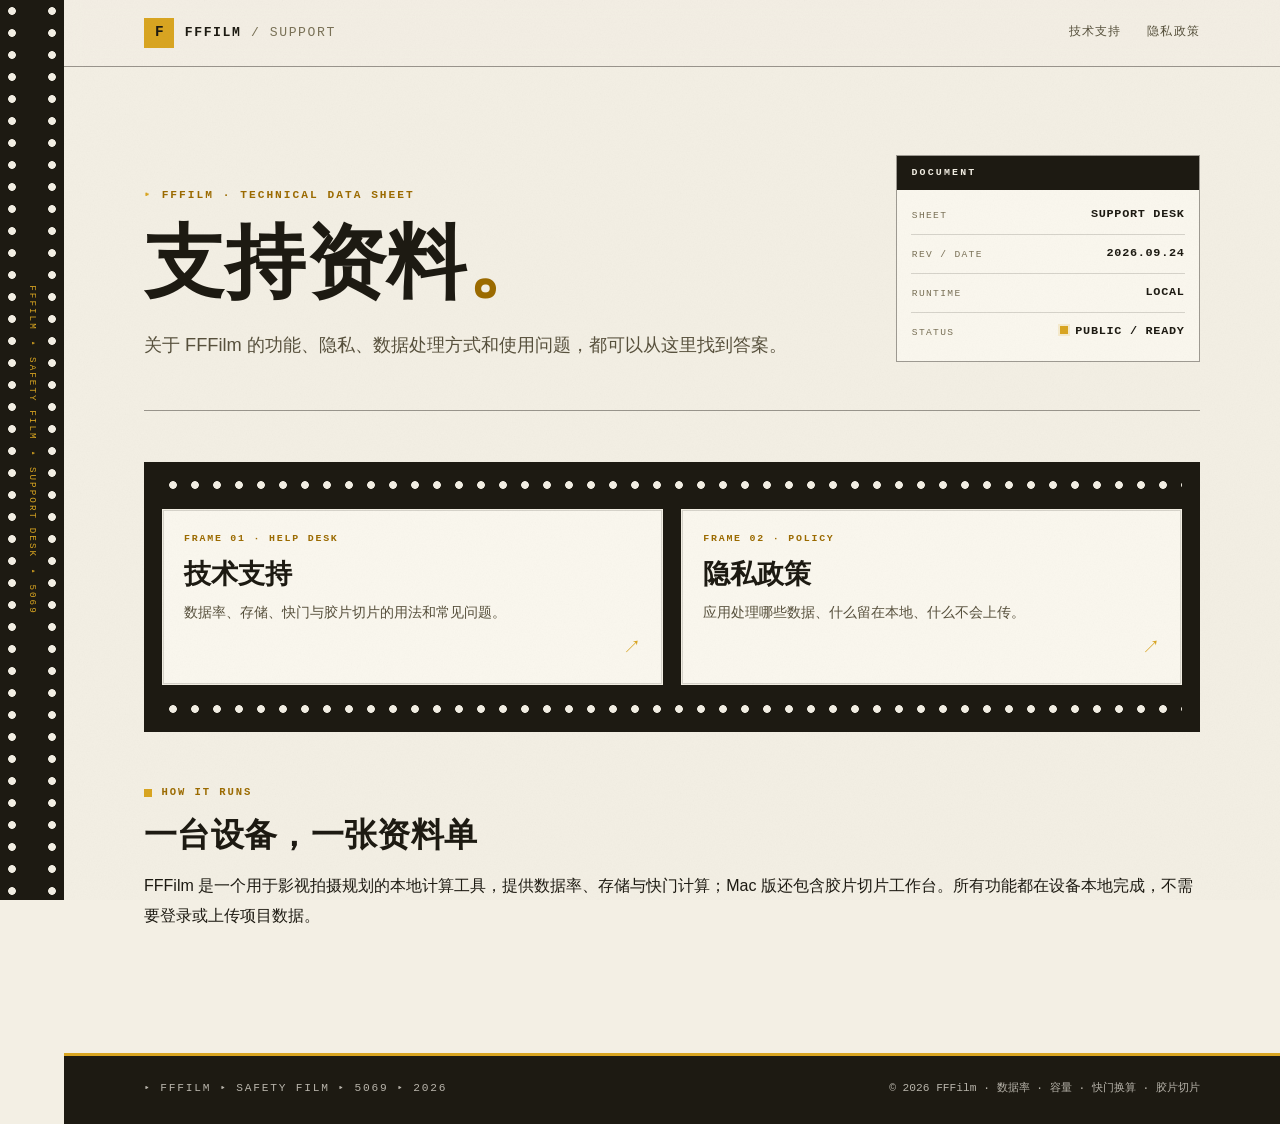
==== support/index.html @ 6cccd27e "refactor: update support page layout and styling; enhance accessibility and content structure" ====
<!doctype html>
<html lang="zh-CN">
  <head>
    <meta charset="utf-8">
    <meta name="viewport" content="width=device-width, initial-scale=1">
    <meta name="theme-color" content="#f3efe4">
    <meta name="description" content="FFFilm 隐私政策与技术支持。">
    <title>FFFilm / 支持</title>
    <link rel="icon" href="favicon.svg" type="image/svg+xml">
    <link rel="stylesheet" href="styles.css">
  </head>
  <body>
    <a class="skip-link" href="#main">跳到主要内容</a>
    <!-- Signature element: the sprocket rail frames every page of the sheet. -->
    <aside class="rail" aria-hidden="true">
      <span class="rail-code">FFFILM ▸ SAFETY FILM ▸ SUPPORT DESK ▸ 5069</span>
    </aside>

    <div class="page">
      <header class="site-header">
        <div class="wrap">
          <a class="brand" href="index.html" aria-label="FFFilm 支持首页">
            <span class="brand-chip" aria-hidden="true">F</span>
            <span class="brand-name">FFFilm <em>/ support</em></span>
          </a>
          <nav class="site-nav" aria-label="主要导航">
            <a href="support.html">技术支持</a>
            <a href="privacy.html">隐私政策</a>
          </nav>
        </div>
      </header>

      <main id="main">
        <div class="wrap">
          <section class="title-block" aria-labelledby="page-title">
            <div class="title-copy">
              <p class="eyebrow">FFFILM · TECHNICAL DATA SHEET</p>
              <h1 id="page-title">支持资料<span class="title-mark">。</span></h1>
              <p class="lede">关于 FFFilm 的功能、隐私、数据处理方式和使用问题，都可以从这里找到答案。</p>
            </div>
            <aside class="meta-block" aria-label="站点信息">
              <p class="meta-head">DOCUMENT</p>
              <dl>
                <div><dt>SHEET</dt><dd>SUPPORT DESK</dd></div>
                <div><dt>REV / DATE</dt><dd>2026.09.24</dd></div>
                <div><dt>RUNTIME</dt><dd>LOCAL</dd></div>
                <div><dt>STATUS</dt><dd><span class="status-dot" aria-hidden="true"></span>PUBLIC / READY</dd></div>
              </dl>
            </aside>
          </section>

          <!-- Two destinations, two frames on one strip. -->
          <section class="strip" aria-label="资料入口">
            <div class="strip-inner">
              <a class="frame-card" href="support.html">
                <p class="frame-tag">FRAME 01 · HELP DESK</p>
                <span class="frame-title">技术支持</span>
                <span class="frame-desc">数据率、存储、快门与胶片切片的用法和常见问题。</span>
                <span class="frame-arrow" aria-hidden="true">↗</span>
              </a>
              <a class="frame-card" href="privacy.html">
                <p class="frame-tag">FRAME 02 · POLICY</p>
                <span class="frame-title">隐私政策</span>
                <span class="frame-desc">应用处理哪些数据、什么留在本地、什么不会上传。</span>
                <span class="frame-arrow" aria-hidden="true">↗</span>
              </a>
            </div>
          </section>

          <section class="content-section home-note" aria-labelledby="local-title">
            <p class="section-label">HOW IT RUNS</p>
            <h2 id="local-title">一台设备，一张资料单</h2>
            <p>FFFilm 是一个用于影视拍摄规划的本地计算工具，提供数据率、存储与快门计算；Mac 版还包含胶片切片工作台。所有功能都在设备本地完成，不需要登录或上传项目数据。</p>
          </section>
        </div>
      </main>

      <footer class="site-footer">
        <div class="wrap">
          <p class="edge-code">▸ FFFILM ▸ SAFETY FILM ▸ 5069 ▸ 2026</p>
          <p>© 2026 FFFilm · 数据率 · 容量 · 快门换算 · 胶片切片</p>
        </div>
      </footer>
    </div>
  </body>
</html>
---- support/styles.css ----
/* ============================================================
   FFFilm support — "film datasheet"
   The support site is set like a vintage film-stock datasheet:
   warm paper, two-ink print (ink + edge-code amber), an
   engineering title block, spec tables, and a 35mm sprocket
   rail as the signature element. Sharp geometry, printed feel.
   ============================================================ */

:root {
  color-scheme: light;
  --paper: #f3efe4;
  --paper-deep: #eae3d1;
  --paper-lift: #faf7ee;
  --ink: #1d1a12;
  --ink-2: #57503c;
  --ink-3: #7a7157;
  --amber: #9c6b00;
  --amber-deep: #7a5300;
  --amber-bright: #d9a521;
  --amber-wash: rgba(217, 165, 33, 0.16);
  --rule: rgba(29, 26, 18, 0.16);
  --rule-strong: rgba(29, 26, 18, 0.42);
  --page-lift: 64px; /* width of the sprocket rail */
  --font-display: "Songti SC", "Noto Serif SC", "SimSun", "Source Han Serif SC", serif;
  --font-body: -apple-system, BlinkMacSystemFont, "PingFang SC", "Hiragino Sans GB", "Microsoft YaHei", "Segoe UI", sans-serif;
  --font-mono: ui-monospace, "SF Mono", SFMono-Regular, Menlo, Consolas, "Courier New", monospace;
}

* {
  box-sizing: border-box;
}

html {
  background: var(--paper);
  scroll-behavior: smooth;
  scroll-padding-top: 5rem;
}

body {
  min-width: 320px;
  margin: 0;
  background: var(--paper);
  color: var(--ink);
  font-family: var(--font-body);
  font-size: 16px;
  line-height: 1.85;
  -webkit-font-smoothing: antialiased;
}

/* Photographic-paper grain over the whole sheet. */
body::after {
  position: fixed;
  z-index: 60;
  inset: 0;
  pointer-events: none;
  content: "";
  opacity: 0.05;
  mix-blend-mode: multiply;
  background-image: url("data:image/svg+xml,%3Csvg xmlns='http://www.w3.org/2000/svg' width='300' height='300'%3E%3Cfilter id='g'%3E%3CfeTurbulence type='fractalNoise' baseFrequency='0.72' numOctaves='2' stitchTiles='stitch'/%3E%3CfeColorMatrix type='saturate' values='0'/%3E%3C/filter%3E%3Crect width='300' height='300' filter='url(%23g)'/%3E%3C/svg%3E");
}

::selection {
  color: var(--ink);
  background: #e7c063;
}

a {
  color: var(--amber);
  text-decoration: underline;
  text-decoration-thickness: 1px;
  text-underline-offset: 0.18em;
  text-decoration-color: rgba(156, 107, 0, 0.45);
  transition: color 140ms ease, background-color 140ms ease;
}

a:hover {
  color: var(--amber-deep);
  background-color: var(--amber-wash);
}

a:focus-visible,
summary:focus-visible,
.skip-link:focus-visible {
  outline: 2px solid var(--amber);
  outline-offset: 3px;
}

.skip-link {
  position: fixed;
  z-index: 100;
  top: 0.9rem;
  left: 0.9rem;
  padding: 0.55rem 0.9rem;
  color: var(--paper);
  background: var(--ink);
  font-family: var(--font-mono);
  font-size: 0.72rem;
  letter-spacing: 0.08em;
  text-decoration: none;
  transform: translateY(-220%);
}

.skip-link:focus {
  transform: translateY(0);
}

/* ------------------------------------------------------------
   Signature: the 35mm sprocket rail.
   Dark film running down the left edge of the sheet, perfora-
   tions punched through to the paper, edge codes in amber.
   ------------------------------------------------------------ */

.rail {
  position: fixed;
  z-index: 40;
  top: 0;
  bottom: 0;
  left: 0;
  width: var(--page-lift);
  background: var(--ink);
}

.rail::before,
.rail::after {
  content: "";
  position: absolute;
  top: 0;
  bottom: 0;
  width: 12px;
  background-image: radial-gradient(circle, var(--paper) 0 3.5px, rgba(243, 239, 228, 0) 4.2px);
  background-size: 12px 22px;
  background-repeat: repeat-y;
  background-position: center top;
}

.rail::before {
  left: 6px;
}

.rail::after {
  right: 6px;
}

.rail-code {
  position: absolute;
  top: 50%;
  left: 50%;
  color: var(--amber-bright);
  font-family: var(--font-mono);
  font-size: 0.58rem;
  letter-spacing: 0.22em;
  white-space: nowrap;
  writing-mode: vertical-rl;
  transform: translate(-50%, -50%);
}

/* The page sheet sits right of the rail. */
.page {
  margin-left: var(--page-lift);
}

.wrap {
  width: min(100% - 3rem, 66rem);
  margin-inline: auto;
}

/* ------------------------------------------------------------
   Header
   ------------------------------------------------------------ */

.site-header {
  position: sticky;
  top: 0;
  z-index: 30;
  background: rgba(243, 239, 228, 0.94);
  -webkit-backdrop-filter: blur(8px);
  backdrop-filter: blur(8px);
  border-bottom: 1px solid var(--rule-strong);
}

.site-header .wrap {
  display: flex;
  align-items: center;
  justify-content: space-between;
  min-height: 4.1rem;
}

.brand {
  display: inline-flex;
  gap: 0.65rem;
  align-items: center;
  color: var(--ink);
  text-decoration: none;
}

.brand:hover {
  background: none;
}

.brand-chip {
  display: grid;
  width: 1.9rem;
  height: 1.9rem;
  place-items: center;
  background: var(--amber-bright);
  color: var(--ink);
  font-family: var(--font-mono);
  font-size: 0.9rem;
  font-weight: 700;
}

.brand-name {
  font-family: var(--font-mono);
  font-size: 0.82rem;
  font-weight: 700;
  letter-spacing: 0.12em;
  text-transform: uppercase;
}

.brand-name em {
  color: var(--ink-3);
  font-style: normal;
  font-weight: 400;
}

.site-nav {
  display: flex;
  gap: 1.6rem;
  font-family: var(--font-mono);
  font-size: 0.74rem;
  letter-spacing: 0.1em;
}

.site-nav a {
  position: relative;
  padding: 0.35rem 0;
  color: var(--ink-2);
  text-decoration: none;
}

.site-nav a::after {
  position: absolute;
  right: 0;
  bottom: -2px;
  left: 0;
  height: 2px;
  background: var(--amber-bright);
  content: "";
  transform: scaleX(0);
  transform-origin: left;
  transition: transform 180ms ease;
}

.site-nav a:hover {
  color: var(--ink);
  background: none;
}

.site-nav a:hover::after,
.site-nav a[aria-current="page"]::after {
  transform: scaleX(1);
}

.site-nav a[aria-current="page"] {
  color: var(--ink);
}

/* ------------------------------------------------------------
   Title block — the datasheet's engineering header
   ------------------------------------------------------------ */

.title-block {
  display: grid;
  grid-template-columns: minmax(0, 1fr) 19rem;
  gap: clamp(2rem, 6vw, 4.5rem);
  align-items: end;
  padding: clamp(3.2rem, 7vw, 5.5rem) 0 3rem;
  border-bottom: 1px solid var(--rule-strong);
}

.eyebrow {
  margin: 0;
  color: var(--amber);
  font-family: var(--font-mono);
  font-size: 0.7rem;
  font-weight: 600;
  letter-spacing: 0.18em;
}

.eyebrow::before {
  margin-right: 0.6rem;
  color: var(--amber-bright);
  content: "▸";
}

h1 {
  margin: 1.1rem 0 0;
  font-family: var(--font-display);
  font-size: clamp(2.9rem, 7vw, 5rem);
  font-weight: 800;
  letter-spacing: 0.01em;
  line-height: 1.02;
}

.title-mark {
  color: var(--amber);
}

.lede {
  max-width: 36em;
  margin: 1.5rem 0 0;
  color: var(--ink-2);
  font-size: clamp(1.02rem, 1.6vw, 1.14rem);
  line-height: 1.8;
}

/* The drawing-style meta block: ruled rows of document facts. */
.meta-block {
  border: 1px solid var(--rule-strong);
  background: var(--paper-lift);
}

.meta-head {
  margin: 0;
  padding: 0.5rem 0.9rem;
  background: var(--ink);
  color: var(--paper);
  font-family: var(--font-mono);
  font-size: 0.62rem;
  font-weight: 600;
  letter-spacing: 0.22em;
}

.meta-block dl {
  margin: 0;
  padding: 0.4rem 0.9rem 0.6rem;
}

.meta-block dl > div {
  display: flex;
  align-items: baseline;
  justify-content: space-between;
  gap: 1rem;
  padding: 0.5rem 0;
  border-bottom: 1px solid var(--rule);
}

.meta-block dl > div:last-child {
  border-bottom: 0;
}

.meta-block dt {
  color: var(--ink-3);
  font-family: var(--font-mono);
  font-size: 0.6rem;
  letter-spacing: 0.14em;
}

.meta-block dd {
  margin: 0;
  color: var(--ink);
  font-family: var(--font-mono);
  font-size: 0.74rem;
  font-weight: 600;
  letter-spacing: 0.06em;
  text-align: right;
}

.status-dot {
  display: inline-block;
  width: 0.5rem;
  height: 0.5rem;
  margin-right: 0.45rem;
  background: var(--amber-bright);
  box-shadow: 0 0 0 2px var(--amber-wash);
}

/* ------------------------------------------------------------
   Content layout
   ------------------------------------------------------------ */

.content-layout {
  display: grid;
  grid-template-columns: 12rem minmax(0, 1fr);
  gap: clamp(2.2rem, 6vw, 5rem);
  align-items: start;
  padding: 3.2rem 0 5rem;
}

.section-index {
  position: sticky;
  top: 5.6rem;
}

.index-label {
  margin: 0 0 1rem;
  color: var(--ink-3);
  font-family: var(--font-mono);
  font-size: 0.62rem;
  font-weight: 600;
  letter-spacing: 0.2em;
}

.section-index ol {
  margin: 0;
  padding: 0;
  list-style: none;
  counter-reset: sheet;
}

.section-index a {
  display: block;
  padding: 0.42rem 0;
  color: var(--ink-2);
  font-family: var(--font-mono);
  font-size: 0.74rem;
  text-decoration: none;
  border-bottom: 1px solid var(--rule);
}

.section-index a::before {
  margin-right: 0.55rem;
  color: var(--amber);
  counter-increment: sheet;
  content: counter(sheet, decimal-leading-zero);
}

.section-index a:hover {
  color: var(--ink);
  background: none;
}

.content {
  min-width: 0;
  max-width: 44em;
}

.content-section {
  padding: 0 0 2.7rem;
  border-bottom: 1px solid var(--rule);
}

.content-section + .content-section {
  padding-top: 2.7rem;
}

.content-section:last-child {
  border-bottom: 0;
}

.section-label {
  display: flex;
  gap: 0.6rem;
  align-items: center;
  margin: 0;
  color: var(--amber);
  font-family: var(--font-mono);
  font-size: 0.66rem;
  font-weight: 600;
  letter-spacing: 0.18em;
}

.section-label::before {
  width: 0.5rem;
  height: 0.5rem;
  background: var(--amber-bright);
  content: "";
}

h2 {
  margin: 0.8rem 0 0;
  font-family: var(--font-display);
  font-size: clamp(1.55rem, 2.6vw, 2.05rem);
  font-weight: 700;
  letter-spacing: 0.01em;
  line-height: 1.2;
}

h3 {
  margin: 2rem 0 0;
  font-size: 1.05rem;
  font-weight: 700;
}

.content p {
  margin: 1rem 0 0;
  color: var(--ink-2);
}

.content ul {
  margin: 1.1rem 0 0;
  padding-left: 1.2rem;
}

.content li {
  color: var(--ink-2);
}

.content li + li {
  margin-top: 0.6rem;
}

.content strong {
  color: var(--ink);
  font-weight: 600;
}

/* Spec table — heavy top rule, hairline rows, like a datasheet. */
.data-table {
  margin: 1.6rem 0 0;
  border-top: 2px solid var(--rule-strong);
}

.data-row {
  display: grid;
  grid-template-columns: minmax(7.5rem, 10rem) 1fr;
  gap: 1.6rem;
  padding: 1rem 0;
  border-bottom: 1px solid var(--rule);
}

.data-row dt {
  color: var(--amber);
  font-family: var(--font-mono);
  font-size: 0.72rem;
  font-weight: 700;
  letter-spacing: 0.06em;
  line-height: 1.6;
}

.data-row dd {
  margin: 0;
  color: var(--ink-2);
  font-size: 0.95rem;
}

/* Callout — the datasheet's printed notice. */
.callout {
  margin-top: 1.7rem;
  padding: 1.05rem 1.25rem 1.15rem;
  border: 1px solid var(--rule-strong);
  border-left: 4px solid var(--amber-bright);
  background: var(--paper-deep);
}

.callout-label {
  margin: 0 0 0.35rem;
  color: var(--amber);
  font-family: var(--font-mono);
  font-size: 0.6rem;
  font-weight: 700;
  letter-spacing: 0.22em;
}

.callout p {
  margin: 0;
}

.callout strong {
  color: var(--ink);
}

/* ------------------------------------------------------------
   FAQ — a contact sheet: each question is one indexed frame
   ------------------------------------------------------------ */

.faq-list {
  margin-top: 1.6rem;
  border-top: 2px solid var(--rule-strong);
  counter-reset: frame;
}

.faq {
  border-bottom: 1px solid var(--rule);
}

.faq summary {
  display: flex;
  gap: 1rem;
  align-items: baseline;
  padding: 1.05rem 0;
  color: var(--ink);
  cursor: pointer;
  font-weight: 600;
  list-style: none;
}

.faq summary::-webkit-details-marker {
  display: none;
}

.faq summary::before {
  flex: 0 0 auto;
  color: var(--amber);
  font-family: var(--font-mono);
  font-size: 0.68rem;
  font-weight: 700;
  letter-spacing: 0.08em;
  counter-increment: frame;
  content: "F." counter(frame, decimal-leading-zero);
}

.faq summary::after {
  flex: 0 0 auto;
  margin-left: auto;
  color: var(--amber-bright);
  content: "+";
  font-family: var(--font-mono);
  font-size: 1.15rem;
  font-weight: 400;
  transition: transform 160ms ease;
}

.faq[open] summary::after {
  content: "−";
}

.faq p {
  max-width: 42em;
  margin: -0.3rem 0 1.25rem;
  padding-left: 2.85rem;
}

/* ------------------------------------------------------------
   Contact card — a labeled slide mount
   ------------------------------------------------------------ */

.contact-card {
  margin-top: 1.7rem;
  border: 1px solid var(--rule-strong);
  background: var(--paper-lift);
  box-shadow: inset 0 0 0 1px var(--paper), inset 0 0 0 2px var(--rule);
}

.contact-card .meta-head {
  background: none;
  padding: 1rem 1.3rem 0;
  color: var(--amber);
}

.contact-card p {
  margin: 0.5rem 1.3rem 0;
}

.contact-card p:last-child {
  margin-bottom: 1.25rem;
}

.email-placeholder {
  display: inline-block;
  margin-top: 0.6rem;
  padding: 0.35rem 0.6rem;
  background: var(--ink);
}

.email-placeholder a {
  color: var(--amber-bright);
  font-family: var(--font-mono);
  font-size: 0.92em;
  text-decoration: none;
}

.email-placeholder a:hover {
  color: #f0d99d;
  background: none;
}

/* ------------------------------------------------------------
   Home — the strip: two destinations as frames on one filmstrip
   ------------------------------------------------------------ */

.strip {
  margin: 3.2rem 0 0;
  padding: 1.1rem;
  background: var(--ink);
}

.strip::before,
.strip::after {
  content: "";
  display: block;
  height: 12px;
  background-image: radial-gradient(circle, var(--paper) 0 3.5px, rgba(243, 239, 228, 0) 4.2px);
  background-size: 22px 12px;
  background-repeat: repeat-x;
  background-position: left center;
}

.strip::after {
  margin-top: 1.1rem;
}

.strip-inner {
  display: grid;
  grid-template-columns: repeat(2, minmax(0, 1fr));
  gap: 1.1rem; /* the dark gap reads as film between frames */
  margin-top: 1.1rem;
}

.frame-card {
  display: flex;
  min-height: 11rem;
  flex-direction: column;
  padding: 1.3rem 1.4rem;
  background: var(--paper-lift);
  color: var(--ink);
  text-decoration: none;
  box-shadow: inset 0 0 0 1px var(--paper), inset 0 0 0 2px var(--rule);
  transition: transform 180ms ease, box-shadow 180ms ease;
}

.frame-card:hover {
  background: var(--paper-lift);
  transform: translateY(-3px);
  box-shadow: inset 0 0 0 1px var(--paper), inset 0 0 0 2px var(--amber-bright);
}

.frame-tag {
  margin: 0;
  color: var(--amber);
  font-family: var(--font-mono);
  font-size: 0.62rem;
  font-weight: 700;
  letter-spacing: 0.18em;
}

.frame-title {
  margin-top: 0.7rem;
  font-family: var(--font-display);
  font-size: 1.7rem;
  font-weight: 700;
  line-height: 1.15;
}

.frame-desc {
  margin-top: 0.5rem;
  color: var(--ink-2);
  font-size: 0.9rem;
}

.frame-arrow {
  margin-top: auto;
  align-self: flex-end;
  color: var(--amber-bright);
  font-family: var(--font-mono);
  font-size: 1.1rem;
  transition: transform 180ms ease;
}

.frame-card:hover .frame-arrow {
  transform: translate(3px, -3px);
}

.home-note {
  margin: 3.2rem 0 0;
}

/* ------------------------------------------------------------
   Footer — dark edge-code band, the bookend to the rail
   ------------------------------------------------------------ */

.site-footer {
  margin-top: 4rem;
  background: var(--ink);
  border-top: 3px solid var(--amber-bright);
}

.site-footer .wrap {
  display: flex;
  align-items: center;
  justify-content: space-between;
  gap: 1.5rem;
  padding: 1.35rem 0 1.6rem;
}

.edge-code {
  margin: 0;
  color: var(--amber-bright);
  font-family: var(--font-mono);
  font-size: 0.64rem;
  letter-spacing: 0.16em;
}

.site-footer p {
  margin: 0;
  color: rgba(243, 239, 228, 0.72);
  font-family: var(--font-mono);
  font-size: 0.7rem;
}

.site-footer a {
  color: var(--amber-bright);
}

.site-footer a:hover {
  color: #f0d99d;
  background: none;
}

/* ------------------------------------------------------------
   Motion — one orchestrated moment: the sheet settles as the
   film advances a frame. Guarded by reduced-motion.
   ------------------------------------------------------------ */

@media (prefers-reduced-motion: no-preference) {
  html {
    scroll-behavior: smooth;
  }

  .title-copy > * {
    animation: settle 0.55s cubic-bezier(0.2, 0.7, 0.2, 1) both;
  }

  .title-copy > :nth-child(2) {
    animation-delay: 0.07s;
  }

  .title-copy > :nth-child(3) {
    animation-delay: 0.14s;
  }

  .meta-block {
    animation: settle 0.55s 0.2s cubic-bezier(0.2, 0.7, 0.2, 1) both;
  }

  .rail::before,
  .rail::after {
    animation: advance 0.9s cubic-bezier(0.3, 0.7, 0.2, 1) both;
  }

  @keyframes settle {
    from {
      opacity: 0;
      transform: translateY(10px);
    }
  }

  @keyframes advance {
    from {
      background-position: center -22px;
    }
  }
}

@media (prefers-reduced-motion: reduce) {
  html {
    scroll-behavior: auto;
  }

  *,
  *::before,
  *::after {
    transition-duration: 0.01ms !important;
    animation-duration: 0.01ms !important;
    animation-iteration-count: 1 !important;
  }
}

/* ------------------------------------------------------------
   Responsive
   ------------------------------------------------------------ */

@media (max-width: 860px) {
  :root {
    --page-lift: 0px;
  }

  /* The rail becomes a short horizontal strip above the sheet. */
  .rail {
    position: static;
    width: auto;
    height: 30px;
  }

  .rail::before,
  .rail::after {
    top: 0;
    bottom: 0;
    left: 0;
    right: 0;
    width: auto;
    height: 30px;
    background-size: 22px 30px;
    background-repeat: repeat-x;
    background-position: 0 4px;
  }

  .rail::after {
    background-position: 0 22px;
  }

  .rail-code {
    display: none;
  }

  .title-block {
    grid-template-columns: 1fr;
    align-items: start;
    gap: 2rem;
  }

  .content-layout {
    grid-template-columns: 1fr;
    gap: 2.2rem;
    padding-top: 2.4rem;
  }

  .section-index {
    position: static;
    padding-bottom: 1.4rem;
    border-bottom: 1px solid var(--rule-strong);
  }

  .section-index ol {
    display: grid;
    grid-template-columns: repeat(2, minmax(0, 1fr));
    column-gap: 1.5rem;
  }
}

@media (max-width: 560px) {
  .wrap {
    width: min(100% - 1.8rem, 66rem);
  }

  .site-header .wrap {
    min-height: 3.6rem;
  }

  .brand-name {
    font-size: 0.7rem;
  }

  .site-nav {
    gap: 1rem;
    font-size: 0.66rem;
  }

  .data-row {
    grid-template-columns: 1fr;
    gap: 0.3rem;
  }

  .faq p {
    padding-left: 0;
  }

  .strip-inner {
    grid-template-columns: 1fr;
  }

  .section-index ol {
    grid-template-columns: 1fr;
  }

  .site-footer .wrap {
    flex-direction: column;
    align-items: flex-start;
    gap: 0.5rem;
  }
}
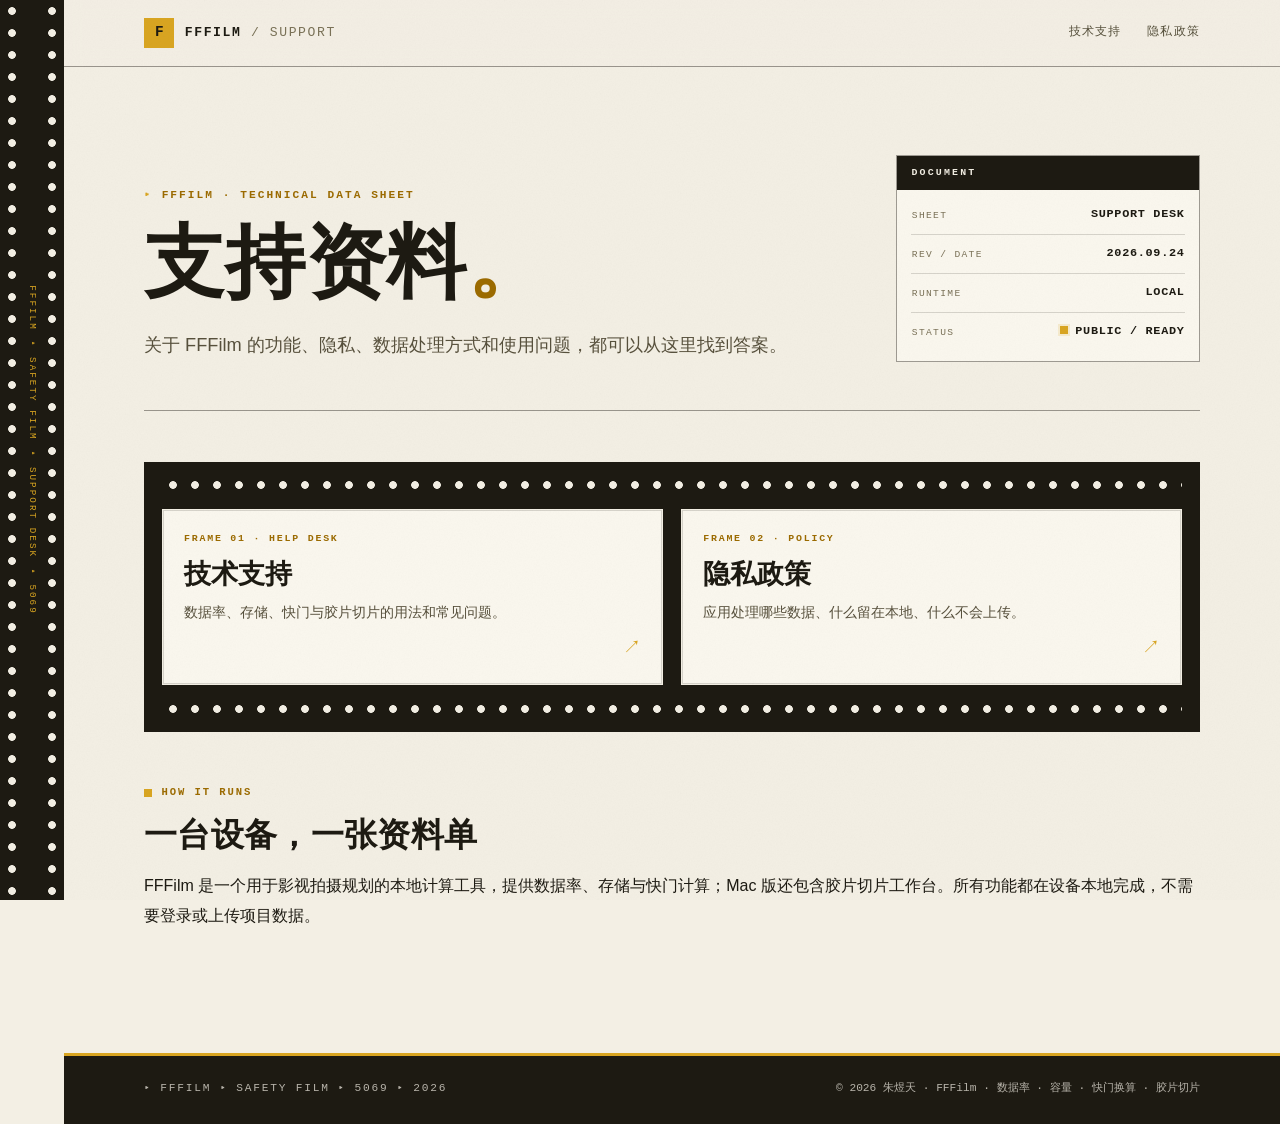
==== commit 363583af: "Set copyright attribution across app and support site" ====
--- a/support/index.html
+++ b/support/index.html
@@ -78,7 +78,8 @@
       <footer class="site-footer">
         <div class="wrap">
           <p class="edge-code">▸ FFFILM ▸ SAFETY FILM ▸ 5069 ▸ 2026</p>
-          <p>© 2026 FFFilm · 数据率 · 容量 · 快门换算 · 胶片切片</p>
+          <!-- 版权主体为朱煜天；FFFilm 保留为产品名称。 -->
+          <p>© 2026 朱煜天 · FFFilm · 数据率 · 容量 · 快门换算 · 胶片切片</p>
         </div>
       </footer>
     </div>
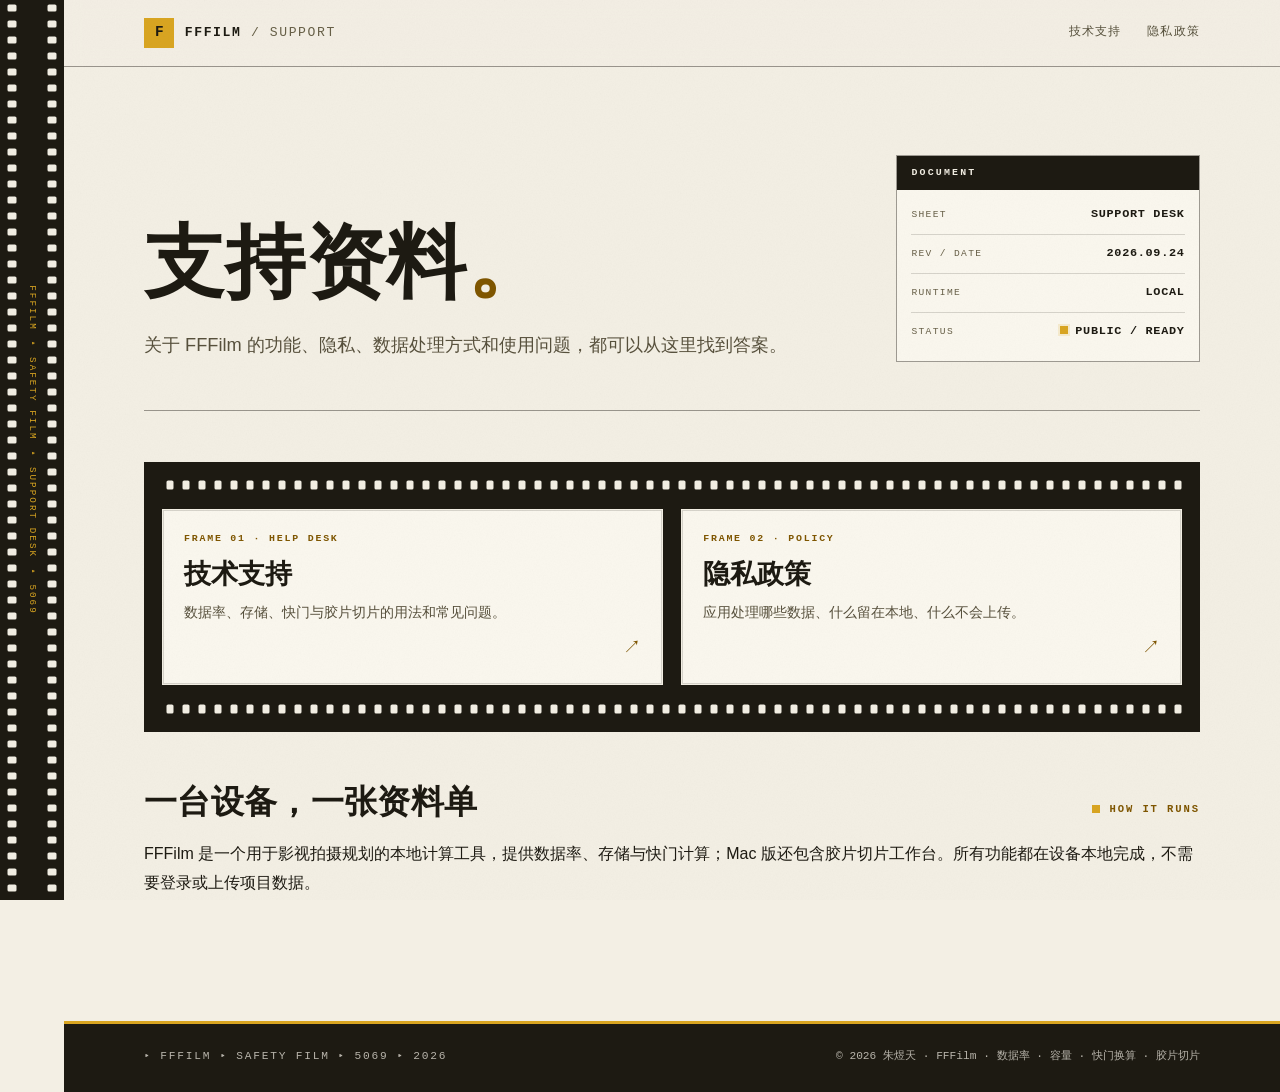
==== commit 79d3a3bc: "feat: polish support site for legibility and film identity Darken amber and tertiary ink to clear 4." ====
--- a/support/index.html
+++ b/support/index.html
@@ -34,7 +34,6 @@
         <div class="wrap">
           <section class="title-block" aria-labelledby="page-title">
             <div class="title-copy">
-              <p class="eyebrow">FFFILM · TECHNICAL DATA SHEET</p>
               <h1 id="page-title">支持资料<span class="title-mark">。</span></h1>
               <p class="lede">关于 FFFilm 的功能、隐私、数据处理方式和使用问题，都可以从这里找到答案。</p>
             </div>
--- a/support/styles.css
+++ b/support/styles.css
@@ -13,14 +13,17 @@
   --paper-lift: #faf7ee;
   --ink: #1d1a12;
   --ink-2: #57503c;
-  --ink-3: #7a7157;
-  --amber: #9c6b00;
-  --amber-deep: #7a5300;
+  --ink-3: #675f47;
+  --amber: #7f5600;
+  --amber-deep: #634300;
   --amber-bright: #d9a521;
   --amber-wash: rgba(217, 165, 33, 0.16);
   --rule: rgba(29, 26, 18, 0.16);
   --rule-strong: rgba(29, 26, 18, 0.42);
   --page-lift: 64px; /* width of the sprocket rail */
+  /* 35mm perforations: rounded rectangles punched through to the paper. */
+  --perf-v: url("data:image/svg+xml,%3Csvg xmlns='http://www.w3.org/2000/svg' width='12' height='16'%3E%3Crect x='1.5' y='4.5' width='9' height='7' rx='1.6' fill='%23f3efe4'/%3E%3C/svg%3E");
+  --perf-h: url("data:image/svg+xml,%3Csvg xmlns='http://www.w3.org/2000/svg' width='16' height='12'%3E%3Crect x='4.5' y='1.5' width='7' height='9' rx='1.6' fill='%23f3efe4'/%3E%3C/svg%3E");
   --font-display: "Songti SC", "Noto Serif SC", "SimSun", "Source Han Serif SC", serif;
   --font-body: -apple-system, BlinkMacSystemFont, "PingFang SC", "Hiragino Sans GB", "Microsoft YaHei", "Segoe UI", sans-serif;
   --font-mono: ui-monospace, "SF Mono", SFMono-Regular, Menlo, Consolas, "Courier New", monospace;
@@ -34,6 +37,7 @@
   background: var(--paper);
   scroll-behavior: smooth;
   scroll-padding-top: 5rem;
+  scrollbar-color: var(--ink-3) var(--paper-deep);
 }
 
 body {
@@ -69,7 +73,7 @@
   text-decoration: underline;
   text-decoration-thickness: 1px;
   text-underline-offset: 0.18em;
-  text-decoration-color: rgba(156, 107, 0, 0.45);
+  text-decoration-color: rgba(127, 86, 0, 0.45);
   transition: color 140ms ease, background-color 140ms ease;
 }
 
@@ -127,8 +131,8 @@
   top: 0;
   bottom: 0;
   width: 12px;
-  background-image: radial-gradient(circle, var(--paper) 0 3.5px, rgba(243, 239, 228, 0) 4.2px);
-  background-size: 12px 22px;
+  background-image: var(--perf-v);
+  background-size: 12px 16px;
   background-repeat: repeat-y;
   background-position: center top;
 }
@@ -278,28 +282,14 @@
   border-bottom: 1px solid var(--rule-strong);
 }
 
-.eyebrow {
-  margin: 0;
-  color: var(--amber);
-  font-family: var(--font-mono);
-  font-size: 0.7rem;
-  font-weight: 600;
-  letter-spacing: 0.18em;
-}
-
-.eyebrow::before {
-  margin-right: 0.6rem;
-  color: var(--amber-bright);
-  content: "▸";
-}
-
 h1 {
-  margin: 1.1rem 0 0;
+  margin: 0;
   font-family: var(--font-display);
   font-size: clamp(2.9rem, 7vw, 5rem);
   font-weight: 800;
   letter-spacing: 0.01em;
   line-height: 1.02;
+  text-wrap: balance;
 }
 
 .title-mark {
@@ -430,14 +420,42 @@
   background: none;
 }
 
+/* Only the sticky index stays in view while reading. */
+@media (min-width: 861px) {
+  .section-index a[aria-current="location"] {
+    color: var(--ink);
+    border-bottom-color: var(--amber-bright);
+    box-shadow: 0 1px 0 var(--amber-bright);
+  }
+}
+
 .content {
   min-width: 0;
   max-width: 44em;
 }
 
 .content-section {
+  display: grid;
+  grid-template-columns: minmax(0, 1fr) auto;
+  column-gap: 1.5rem;
+  align-items: baseline;
   padding: 0 0 2.7rem;
   border-bottom: 1px solid var(--rule);
+}
+
+.content-section > * {
+  grid-column: 1 / -1;
+}
+
+.content-section > h2 {
+  grid-row: 1;
+  grid-column: 1;
+}
+
+.content-section > .section-label {
+  grid-row: 1;
+  grid-column: 2;
+  white-space: nowrap;
 }
 
 .content-section + .content-section {
@@ -468,7 +486,7 @@
 }
 
 h2 {
-  margin: 0.8rem 0 0;
+  margin: 0;
   font-family: var(--font-display);
   font-size: clamp(1.55rem, 2.6vw, 2.05rem);
   font-weight: 700;
@@ -485,17 +503,23 @@
 .content p {
   margin: 1rem 0 0;
   color: var(--ink-2);
+  text-wrap: pretty;
 }
 
 .content ul {
   margin: 1.1rem 0 0;
   padding-left: 1.2rem;
+  list-style-type: square;
 }
 
 .content li {
   color: var(--ink-2);
 }
 
+.content li::marker {
+  color: var(--amber);
+}
+
 .content li + li {
   margin-top: 0.6rem;
 }
@@ -503,6 +527,16 @@
 .content strong {
   color: var(--ink);
   font-weight: 600;
+}
+
+/* A direct answer set ahead of the paragraph that explains it. */
+.verdict {
+  margin-right: 0.15em;
+  color: var(--ink);
+  font-family: var(--font-display);
+  font-size: 1.3em;
+  font-weight: 700;
+  line-height: 1;
 }
 
 /* Spec table — heavy top rule, hairline rows, like a datasheet. */
@@ -513,39 +547,56 @@
 
 .data-row {
   display: grid;
-  grid-template-columns: minmax(7.5rem, 10rem) 1fr;
+  grid-template-columns: minmax(7.5rem, 12.5rem) 1fr;
   gap: 1.6rem;
   padding: 1rem 0;
   border-bottom: 1px solid var(--rule);
 }
 
 .data-row dt {
-  color: var(--amber);
-  font-family: var(--font-mono);
-  font-size: 0.72rem;
-  font-weight: 700;
-  letter-spacing: 0.06em;
-  line-height: 1.6;
+  color: var(--ink);
+  font-size: 0.9rem;
+  font-weight: 600;
+  line-height: 1.7;
 }
 
 .data-row dd {
   margin: 0;
   color: var(--ink-2);
   font-size: 0.95rem;
-}
-
-/* Callout — the datasheet's printed notice. */
+  line-height: 1.8;
+}
+
+/* Callout — one frame of negative: the sheet's single conclusion,
+   printed dark between two rows of perforations. */
 .callout {
   margin-top: 1.7rem;
-  padding: 1.05rem 1.25rem 1.15rem;
-  border: 1px solid var(--rule-strong);
-  border-left: 4px solid var(--amber-bright);
-  background: var(--paper-deep);
+  padding: 0.55rem 1.4rem;
+  background: var(--ink);
+}
+
+.callout::before,
+.callout::after {
+  display: block;
+  height: 12px;
+  margin-inline: -0.95rem;
+  background-image: var(--perf-h);
+  background-repeat: repeat-x;
+  background-size: 16px 12px;
+  content: "";
+}
+
+.callout::before {
+  margin-bottom: 1rem;
+}
+
+.callout::after {
+  margin-top: 1.1rem;
 }
 
 .callout-label {
-  margin: 0 0 0.35rem;
-  color: var(--amber);
+  margin: 0 0 0.4rem;
+  color: var(--amber-bright);
   font-family: var(--font-mono);
   font-size: 0.6rem;
   font-weight: 700;
@@ -554,10 +605,11 @@
 
 .callout p {
   margin: 0;
+  color: rgba(243, 239, 228, 0.86);
 }
 
 .callout strong {
-  color: var(--ink);
+  color: var(--paper-lift);
 }
 
 /* ------------------------------------------------------------
@@ -583,6 +635,11 @@
   cursor: pointer;
   font-weight: 600;
   list-style: none;
+  transition: color 140ms ease;
+}
+
+.faq summary:hover {
+  color: var(--amber-deep);
 }
 
 .faq summary::-webkit-details-marker {
@@ -602,17 +659,19 @@
 
 .faq summary::after {
   flex: 0 0 auto;
+  align-self: center;
+  width: 0.8rem;
+  height: 0.8rem;
   margin-left: auto;
-  color: var(--amber-bright);
-  content: "+";
-  font-family: var(--font-mono);
-  font-size: 1.15rem;
-  font-weight: 400;
-  transition: transform 160ms ease;
+  background:
+    linear-gradient(var(--amber), var(--amber)) center / 100% 1.5px no-repeat,
+    linear-gradient(var(--amber), var(--amber)) center / 1.5px 100% no-repeat;
+  content: "";
+  transition: background-size 160ms ease;
 }
 
 .faq[open] summary::after {
-  content: "−";
+  background-size: 100% 1.5px, 1.5px 0;
 }
 
 .faq p {
@@ -633,8 +692,9 @@
 }
 
 .contact-card .meta-head {
+  margin: 0;
+  padding: 1rem 1.3rem 0;
   background: none;
-  padding: 1rem 1.3rem 0;
   color: var(--amber);
 }
 
@@ -646,21 +706,23 @@
   margin-bottom: 1.25rem;
 }
 
-.email-placeholder {
+.contact-card .email-chip {
   display: inline-block;
-  margin-top: 0.6rem;
-  padding: 0.35rem 0.6rem;
+  margin-top: 0.7rem;
+  margin-bottom: 0.3rem;
+  padding: 0.5rem 0.8rem;
   background: var(--ink);
 }
 
-.email-placeholder a {
+.email-chip a {
   color: var(--amber-bright);
   font-family: var(--font-mono);
-  font-size: 0.92em;
+  font-size: 0.95em;
   text-decoration: none;
-}
-
-.email-placeholder a:hover {
+  overflow-wrap: anywhere;
+}
+
+.email-chip a:hover {
   color: #f0d99d;
   background: none;
 }
@@ -680,8 +742,8 @@
   content: "";
   display: block;
   height: 12px;
-  background-image: radial-gradient(circle, var(--paper) 0 3.5px, rgba(243, 239, 228, 0) 4.2px);
-  background-size: 22px 12px;
+  background-image: var(--perf-h);
+  background-size: 16px 12px;
   background-repeat: repeat-x;
   background-position: left center;
 }
@@ -741,7 +803,7 @@
 .frame-arrow {
   margin-top: auto;
   align-self: flex-end;
-  color: var(--amber-bright);
+  color: var(--amber);
   font-family: var(--font-mono);
   font-size: 1.1rem;
   transition: transform 180ms ease;
@@ -815,10 +877,6 @@
     animation-delay: 0.07s;
   }
 
-  .title-copy > :nth-child(3) {
-    animation-delay: 0.14s;
-  }
-
   .meta-block {
     animation: settle 0.55s 0.2s cubic-bezier(0.2, 0.7, 0.2, 1) both;
   }
@@ -837,7 +895,7 @@
 
   @keyframes advance {
     from {
-      background-position: center -22px;
+      background-position: center -16px;
     }
   }
 }
@@ -867,26 +925,32 @@
 
   /* The rail becomes a short horizontal strip above the sheet. */
   .rail {
-    position: static;
+    position: relative;
     width: auto;
-    height: 30px;
+    height: 34px;
   }
 
   .rail::before,
   .rail::after {
-    top: 0;
-    bottom: 0;
+    right: 0;
     left: 0;
-    right: 0;
     width: auto;
-    height: 30px;
-    background-size: 22px 30px;
+    height: 12px;
+    background-image: var(--perf-h);
+    background-size: 16px 12px;
     background-repeat: repeat-x;
-    background-position: 0 4px;
+    background-position: left center;
+    animation: none;
+  }
+
+  .rail::before {
+    top: 2px;
+    bottom: auto;
   }
 
   .rail::after {
-    background-position: 0 22px;
+    top: auto;
+    bottom: 2px;
   }
 
   .rail-code {
@@ -949,8 +1013,28 @@
     grid-template-columns: 1fr;
   }
 
-  .section-index ol {
-    grid-template-columns: 1fr;
+  /* Headings need the full line here; the index already carries the numbers. */
+  .content .section-label {
+    display: none;
+  }
+
+  /* The datasheet folds to two columns so the first screen reaches the text. */
+  .meta-block dl {
+    display: grid;
+    grid-template-columns: repeat(2, minmax(0, 1fr));
+    column-gap: 1.2rem;
+  }
+
+  .meta-block dl > div {
+    display: block;
+  }
+
+  .meta-block dl > div:nth-last-child(2) {
+    border-bottom: 0;
+  }
+
+  .meta-block dd {
+    text-align: left;
   }
 
   .site-footer .wrap {
@@ -959,3 +1043,64 @@
     gap: 0.5rem;
   }
 }
+
+/* ------------------------------------------------------------
+   Print — the policy on plain paper
+   ------------------------------------------------------------ */
+
+@media print {
+  html,
+  body {
+    background: none;
+  }
+
+  body::after,
+  .rail,
+  .skip-link,
+  .site-header,
+  .section-index,
+  .site-footer,
+  .callout::before,
+  .callout::after {
+    display: none;
+  }
+
+  .page {
+    margin-left: 0;
+  }
+
+  .content-layout {
+    display: block;
+  }
+
+  .content {
+    max-width: none;
+  }
+
+  .title-copy > *,
+  .meta-block {
+    animation: none;
+  }
+
+  .data-row {
+    break-inside: avoid;
+  }
+
+  /* Printers drop backgrounds, so dark-ground text returns to ink. */
+  .meta-head,
+  .callout-label,
+  .callout p,
+  .callout strong,
+  .email-chip a {
+    color: var(--ink);
+  }
+
+  .callout {
+    padding: 0.9rem 1.2rem;
+    border: 1px solid var(--rule-strong);
+  }
+
+  .contact-card .email-chip {
+    padding: 0;
+  }
+}
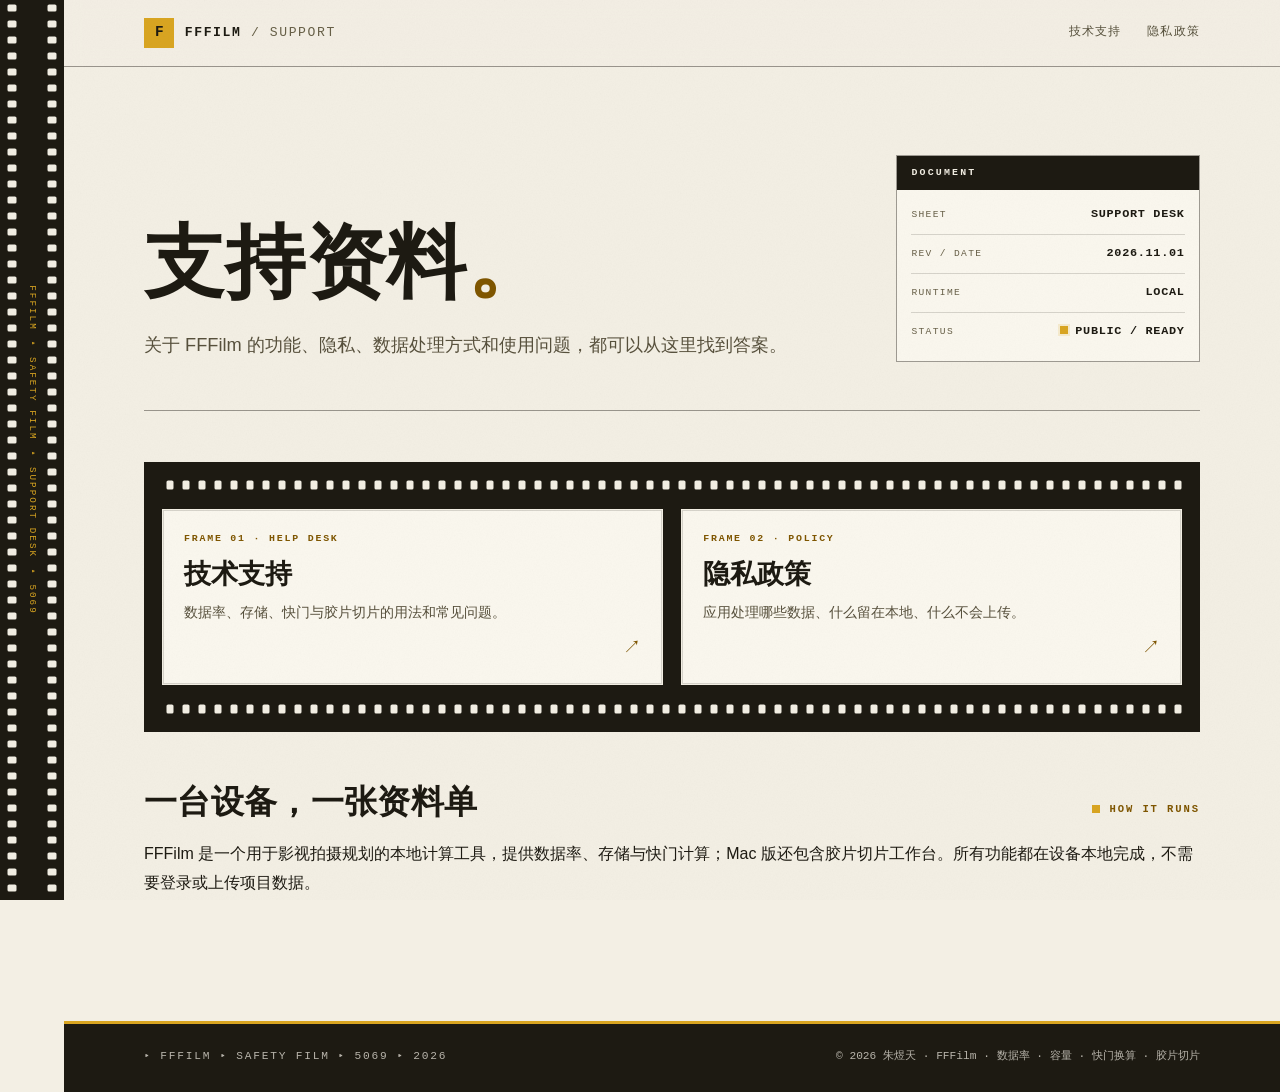
==== commit 2310ce23: "docs: set support site revision date to 2026-11-01" ====
--- a/support/index.html
+++ b/support/index.html
@@ -41,7 +41,7 @@
               <p class="meta-head">DOCUMENT</p>
               <dl>
                 <div><dt>SHEET</dt><dd>SUPPORT DESK</dd></div>
-                <div><dt>REV / DATE</dt><dd>2026.09.24</dd></div>
+                <div><dt>REV / DATE</dt><dd>2026.11.01</dd></div>
                 <div><dt>RUNTIME</dt><dd>LOCAL</dd></div>
                 <div><dt>STATUS</dt><dd><span class="status-dot" aria-hidden="true"></span>PUBLIC / READY</dd></div>
               </dl>
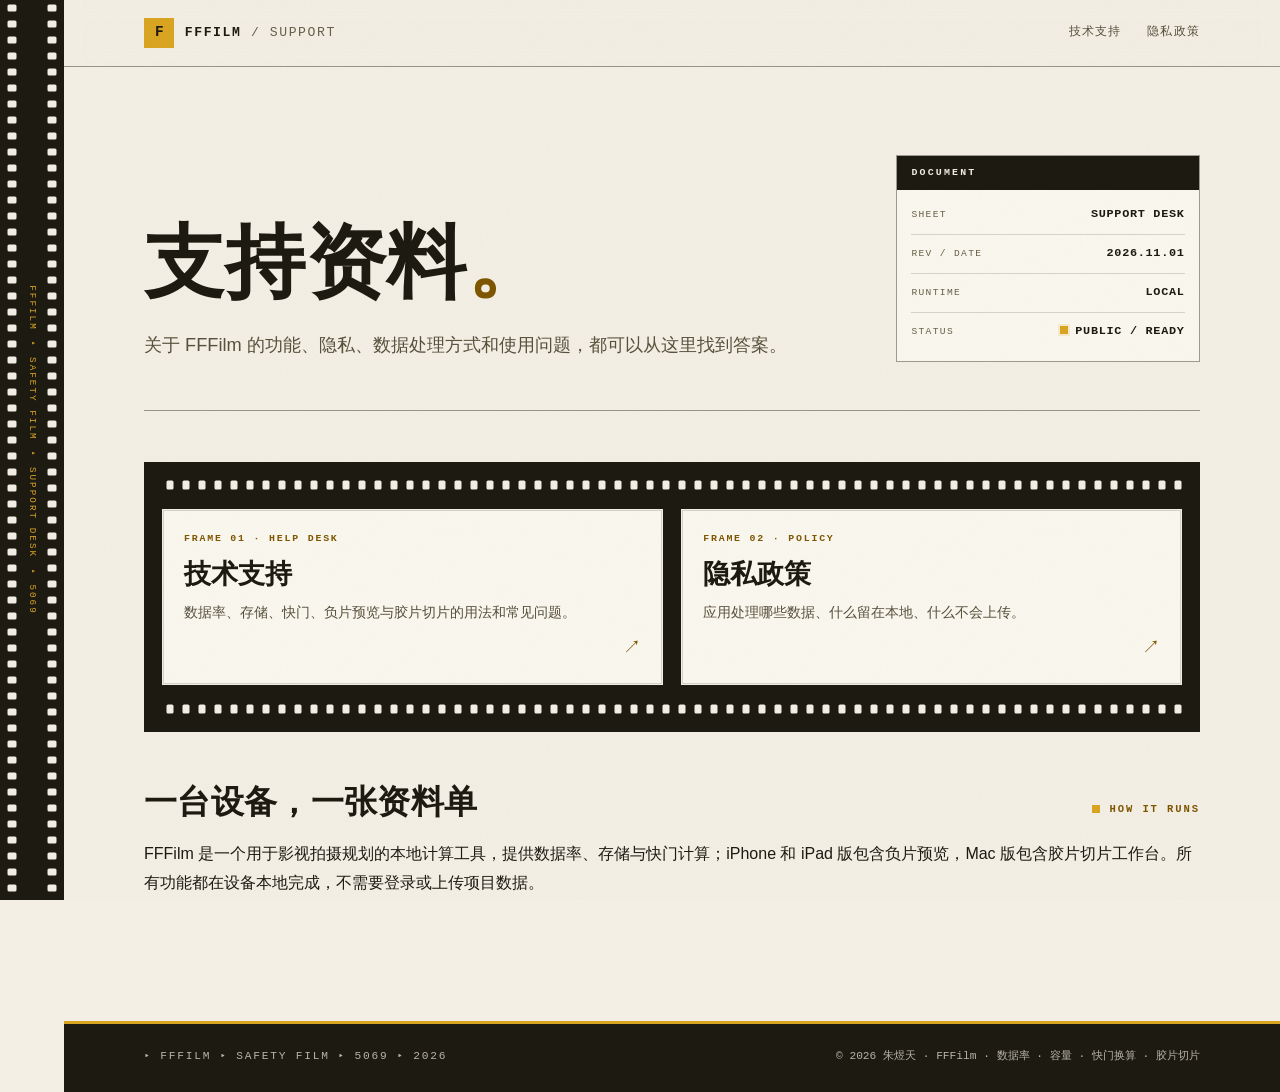
==== commit da29e198: "docs: align support site with current app behavior Disclose language, shutter library, external imag" ====
--- a/support/index.html
+++ b/support/index.html
@@ -54,7 +54,7 @@
               <a class="frame-card" href="support.html">
                 <p class="frame-tag">FRAME 01 · HELP DESK</p>
                 <span class="frame-title">技术支持</span>
-                <span class="frame-desc">数据率、存储、快门与胶片切片的用法和常见问题。</span>
+                <span class="frame-desc">数据率、存储、快门、负片预览与胶片切片的用法和常见问题。</span>
                 <span class="frame-arrow" aria-hidden="true">↗</span>
               </a>
               <a class="frame-card" href="privacy.html">
@@ -69,7 +69,7 @@
           <section class="content-section home-note" aria-labelledby="local-title">
             <p class="section-label">HOW IT RUNS</p>
             <h2 id="local-title">一台设备，一张资料单</h2>
-            <p>FFFilm 是一个用于影视拍摄规划的本地计算工具，提供数据率、存储与快门计算；Mac 版还包含胶片切片工作台。所有功能都在设备本地完成，不需要登录或上传项目数据。</p>
+            <p>FFFilm 是一个用于影视拍摄规划的本地计算工具，提供数据率、存储与快门计算；iPhone 和 iPad 版包含负片预览，Mac 版包含胶片切片工作台。所有功能都在设备本地完成，不需要登录或上传项目数据。</p>
           </section>
         </div>
       </main>
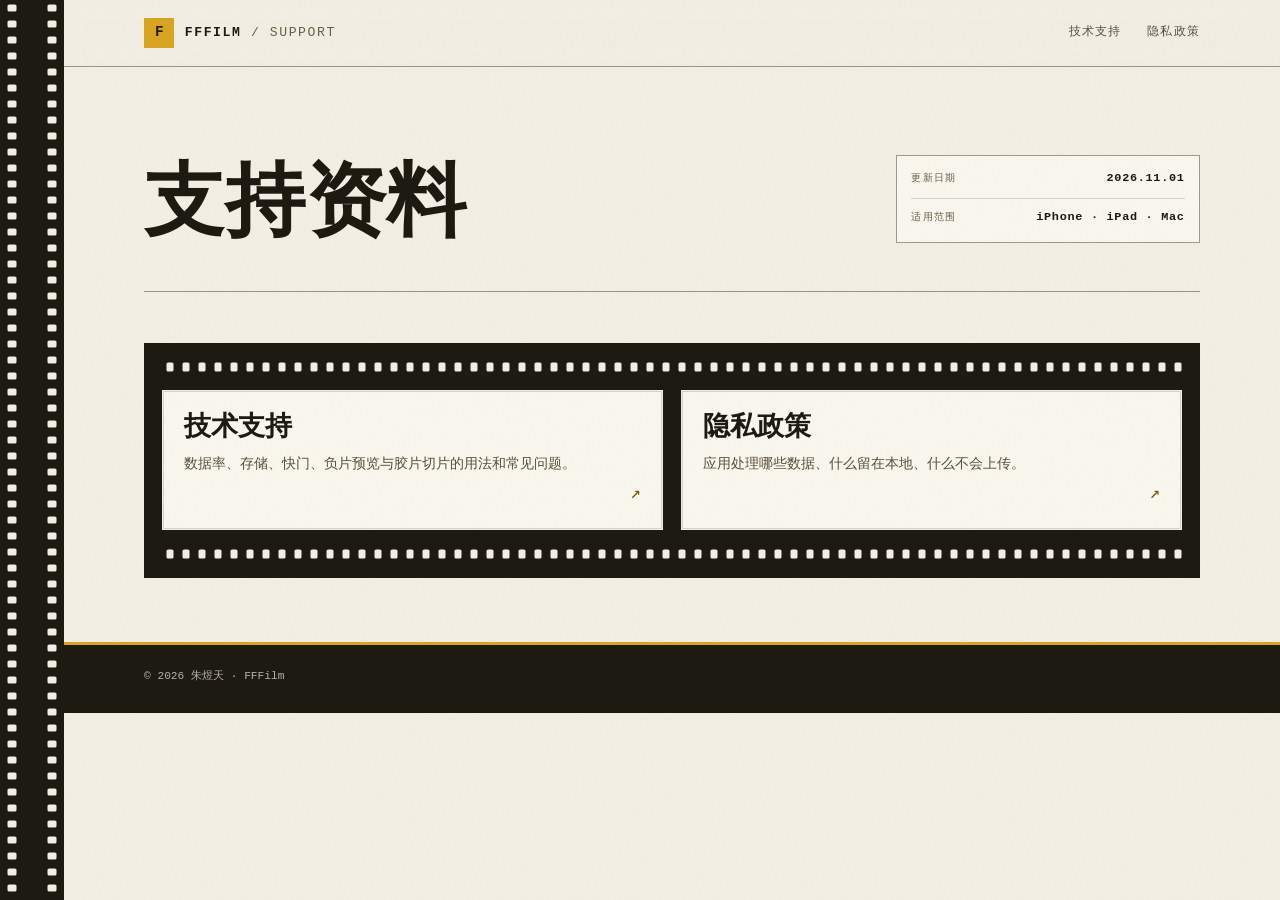
==== commit 5db1528c: "docs: remove decorative and redundant support site copy Drop film edge codes, section labels and sta" ====
--- a/support/index.html
+++ b/support/index.html
@@ -12,9 +12,7 @@
   <body>
     <a class="skip-link" href="#main">跳到主要内容</a>
     <!-- Signature element: the sprocket rail frames every page of the sheet. -->
-    <aside class="rail" aria-hidden="true">
-      <span class="rail-code">FFFILM ▸ SAFETY FILM ▸ SUPPORT DESK ▸ 5069</span>
-    </aside>
+    <aside class="rail" aria-hidden="true"></aside>
 
     <div class="page">
       <header class="site-header">
@@ -34,31 +32,24 @@
         <div class="wrap">
           <section class="title-block" aria-labelledby="page-title">
             <div class="title-copy">
-              <h1 id="page-title">支持资料<span class="title-mark">。</span></h1>
-              <p class="lede">关于 FFFilm 的功能、隐私、数据处理方式和使用问题，都可以从这里找到答案。</p>
+              <h1 id="page-title">支持资料</h1>
             </div>
-            <aside class="meta-block" aria-label="站点信息">
-              <p class="meta-head">DOCUMENT</p>
+            <aside class="meta-block" aria-label="页面信息">
               <dl>
-                <div><dt>SHEET</dt><dd>SUPPORT DESK</dd></div>
-                <div><dt>REV / DATE</dt><dd>2026.11.01</dd></div>
-                <div><dt>RUNTIME</dt><dd>LOCAL</dd></div>
-                <div><dt>STATUS</dt><dd><span class="status-dot" aria-hidden="true"></span>PUBLIC / READY</dd></div>
+                <div><dt>更新日期</dt><dd>2026.11.01</dd></div>
+                <div><dt>适用范围</dt><dd>iPhone · iPad · Mac</dd></div>
               </dl>
             </aside>
           </section>
 
-          <!-- Two destinations, two frames on one strip. -->
           <section class="strip" aria-label="资料入口">
             <div class="strip-inner">
               <a class="frame-card" href="support.html">
-                <p class="frame-tag">FRAME 01 · HELP DESK</p>
                 <span class="frame-title">技术支持</span>
                 <span class="frame-desc">数据率、存储、快门、负片预览与胶片切片的用法和常见问题。</span>
                 <span class="frame-arrow" aria-hidden="true">↗</span>
               </a>
               <a class="frame-card" href="privacy.html">
-                <p class="frame-tag">FRAME 02 · POLICY</p>
                 <span class="frame-title">隐私政策</span>
                 <span class="frame-desc">应用处理哪些数据、什么留在本地、什么不会上传。</span>
                 <span class="frame-arrow" aria-hidden="true">↗</span>
@@ -66,19 +57,13 @@
             </div>
           </section>
 
-          <section class="content-section home-note" aria-labelledby="local-title">
-            <p class="section-label">HOW IT RUNS</p>
-            <h2 id="local-title">一台设备，一张资料单</h2>
-            <p>FFFilm 是一个用于影视拍摄规划的本地计算工具，提供数据率、存储与快门计算；iPhone 和 iPad 版包含负片预览，Mac 版包含胶片切片工作台。所有功能都在设备本地完成，不需要登录或上传项目数据。</p>
-          </section>
         </div>
       </main>
 
       <footer class="site-footer">
         <div class="wrap">
-          <p class="edge-code">▸ FFFILM ▸ SAFETY FILM ▸ 5069 ▸ 2026</p>
           <!-- 版权主体为朱煜天；FFFilm 保留为产品名称。 -->
-          <p>© 2026 朱煜天 · FFFilm · 数据率 · 容量 · 快门换算 · 胶片切片</p>
+          <p>© 2026 朱煜天 · FFFilm</p>
         </div>
       </footer>
     </div>
--- a/support/styles.css
+++ b/support/styles.css
@@ -1,7 +1,7 @@
 /* ============================================================
    FFFilm support — "film datasheet"
    The support site is set like a vintage film-stock datasheet:
-   warm paper, two-ink print (ink + edge-code amber), an
+   warm paper, two-ink print (ink + amber), an
    engineering title block, spec tables, and a 35mm sprocket
    rail as the signature element. Sharp geometry, printed feel.
    ============================================================ */
@@ -145,19 +145,6 @@
   right: 6px;
 }
 
-.rail-code {
-  position: absolute;
-  top: 50%;
-  left: 50%;
-  color: var(--amber-bright);
-  font-family: var(--font-mono);
-  font-size: 0.58rem;
-  letter-spacing: 0.22em;
-  white-space: nowrap;
-  writing-mode: vertical-rl;
-  transform: translate(-50%, -50%);
-}
-
 /* The page sheet sits right of the rail. */
 .page {
   margin-left: var(--page-lift);
@@ -292,10 +279,6 @@
   text-wrap: balance;
 }
 
-.title-mark {
-  color: var(--amber);
-}
-
 .lede {
   max-width: 36em;
   margin: 1.5rem 0 0;
@@ -310,20 +293,9 @@
   background: var(--paper-lift);
 }
 
-.meta-head {
-  margin: 0;
-  padding: 0.5rem 0.9rem;
-  background: var(--ink);
-  color: var(--paper);
-  font-family: var(--font-mono);
-  font-size: 0.62rem;
-  font-weight: 600;
-  letter-spacing: 0.22em;
-}
-
 .meta-block dl {
   margin: 0;
-  padding: 0.4rem 0.9rem 0.6rem;
+  padding: 0.3rem 0.9rem;
 }
 
 .meta-block dl > div {
@@ -356,15 +328,6 @@
   text-align: right;
 }
 
-.status-dot {
-  display: inline-block;
-  width: 0.5rem;
-  height: 0.5rem;
-  margin-right: 0.45rem;
-  background: var(--amber-bright);
-  box-shadow: 0 0 0 2px var(--amber-wash);
-}
-
 /* ------------------------------------------------------------
    Content layout
    ------------------------------------------------------------ */
@@ -382,15 +345,6 @@
   top: 5.6rem;
 }
 
-.index-label {
-  margin: 0 0 1rem;
-  color: var(--ink-3);
-  font-family: var(--font-mono);
-  font-size: 0.62rem;
-  font-weight: 600;
-  letter-spacing: 0.2em;
-}
-
 .section-index ol {
   margin: 0;
   padding: 0;
@@ -435,54 +389,16 @@
 }
 
 .content-section {
-  display: grid;
-  grid-template-columns: minmax(0, 1fr) auto;
-  column-gap: 1.5rem;
-  align-items: baseline;
   padding: 0 0 2.7rem;
   border-bottom: 1px solid var(--rule);
 }
 
-.content-section > * {
-  grid-column: 1 / -1;
-}
-
-.content-section > h2 {
-  grid-row: 1;
-  grid-column: 1;
-}
-
-.content-section > .section-label {
-  grid-row: 1;
-  grid-column: 2;
-  white-space: nowrap;
-}
-
 .content-section + .content-section {
   padding-top: 2.7rem;
 }
 
 .content-section:last-child {
   border-bottom: 0;
-}
-
-.section-label {
-  display: flex;
-  gap: 0.6rem;
-  align-items: center;
-  margin: 0;
-  color: var(--amber);
-  font-family: var(--font-mono);
-  font-size: 0.66rem;
-  font-weight: 600;
-  letter-spacing: 0.18em;
-}
-
-.section-label::before {
-  width: 0.5rem;
-  height: 0.5rem;
-  background: var(--amber-bright);
-  content: "";
 }
 
 h2 {
@@ -594,21 +510,8 @@
   margin-top: 1.1rem;
 }
 
-.callout-label {
-  margin: 0 0 0.4rem;
-  color: var(--amber-bright);
-  font-family: var(--font-mono);
-  font-size: 0.6rem;
-  font-weight: 700;
-  letter-spacing: 0.22em;
-}
-
 .callout p {
   margin: 0;
-  color: rgba(243, 239, 228, 0.86);
-}
-
-.callout strong {
   color: var(--paper-lift);
 }
 
@@ -689,13 +592,7 @@
   border: 1px solid var(--rule-strong);
   background: var(--paper-lift);
   box-shadow: inset 0 0 0 1px var(--paper), inset 0 0 0 2px var(--rule);
-}
-
-.contact-card .meta-head {
-  margin: 0;
-  padding: 1rem 1.3rem 0;
-  background: none;
-  color: var(--amber);
+  padding-top: 0.7rem;
 }
 
 .contact-card p {
@@ -761,7 +658,7 @@
 
 .frame-card {
   display: flex;
-  min-height: 11rem;
+  min-height: 8.5rem;
   flex-direction: column;
   padding: 1.3rem 1.4rem;
   background: var(--paper-lift);
@@ -777,17 +674,7 @@
   box-shadow: inset 0 0 0 1px var(--paper), inset 0 0 0 2px var(--amber-bright);
 }
 
-.frame-tag {
-  margin: 0;
-  color: var(--amber);
-  font-family: var(--font-mono);
-  font-size: 0.62rem;
-  font-weight: 700;
-  letter-spacing: 0.18em;
-}
-
 .frame-title {
-  margin-top: 0.7rem;
   font-family: var(--font-display);
   font-size: 1.7rem;
   font-weight: 700;
@@ -813,12 +700,8 @@
   transform: translate(3px, -3px);
 }
 
-.home-note {
-  margin: 3.2rem 0 0;
-}
-
-/* ------------------------------------------------------------
-   Footer — dark edge-code band, the bookend to the rail
+/* ------------------------------------------------------------
+   Footer — dark band, the bookend to the rail
    ------------------------------------------------------------ */
 
 .site-footer {
@@ -833,14 +716,6 @@
   justify-content: space-between;
   gap: 1.5rem;
   padding: 1.35rem 0 1.6rem;
-}
-
-.edge-code {
-  margin: 0;
-  color: var(--amber-bright);
-  font-family: var(--font-mono);
-  font-size: 0.64rem;
-  letter-spacing: 0.16em;
 }
 
 .site-footer p {
@@ -953,10 +828,6 @@
     bottom: 2px;
   }
 
-  .rail-code {
-    display: none;
-  }
-
   .title-block {
     grid-template-columns: 1fr;
     align-items: start;
@@ -1011,11 +882,6 @@
 
   .strip-inner {
     grid-template-columns: 1fr;
-  }
-
-  /* Headings need the full line here; the index already carries the numbers. */
-  .content .section-label {
-    display: none;
   }
 
   /* The datasheet folds to two columns so the first screen reaches the text. */
@@ -1087,10 +953,7 @@
   }
 
   /* Printers drop backgrounds, so dark-ground text returns to ink. */
-  .meta-head,
-  .callout-label,
   .callout p,
-  .callout strong,
   .email-chip a {
     color: var(--ink);
   }
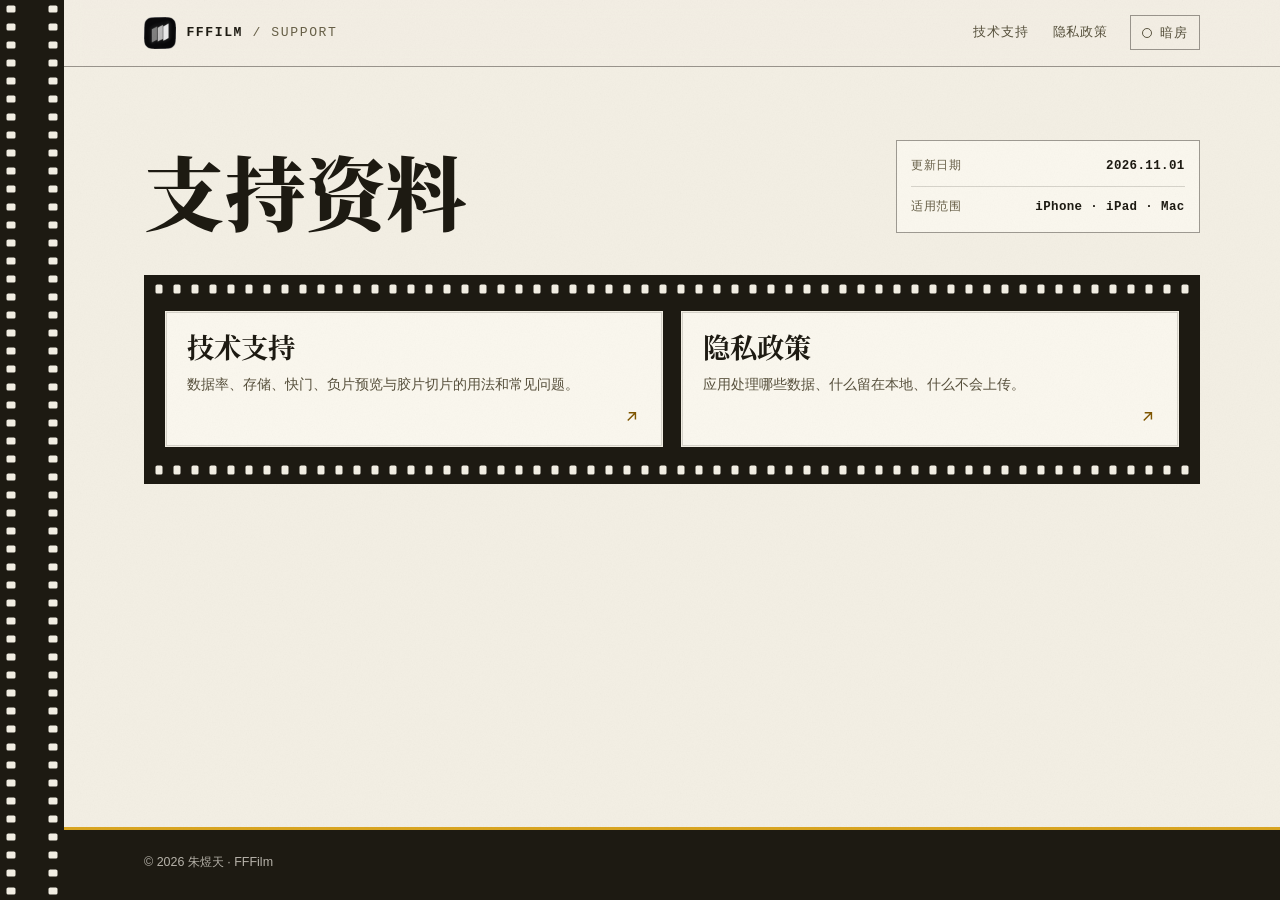
==== commit fa9de200: "feat: redesign support site around search, ledger and darkroom theme Give each page one dark strip t" ====
--- a/support/index.html
+++ b/support/index.html
@@ -3,11 +3,27 @@
   <head>
     <meta charset="utf-8">
     <meta name="viewport" content="width=device-width, initial-scale=1">
+    <meta name="color-scheme" content="light dark">
     <meta name="theme-color" content="#f3efe4">
     <meta name="description" content="FFFilm 隐私政策与技术支持。">
     <title>FFFilm / 支持</title>
-    <link rel="icon" href="favicon.svg" type="image/svg+xml">
+    <link rel="icon" type="image/png" sizes="32x32" href="icons/favicon-32.png">
+    <link rel="icon" type="image/png" sizes="64x64" href="icons/favicon-64.png">
+    <link rel="icon" type="image/png" sizes="192x192" href="icons/icon-192.png">
+    <link rel="apple-touch-icon" sizes="180x180" href="icons/apple-touch-icon.png">
+    <link rel="preload" href="fonts/display-700.woff2" as="font" type="font/woff2" crossorigin>
     <link rel="stylesheet" href="styles.css">
+    <!-- Runs before first paint so the theme never flashes and script-only controls keep their space. -->
+    <script>
+      (function (root) {
+        root.dataset.js = "";
+        try {
+          var theme = localStorage.getItem("fffilm-theme");
+          if (theme) root.dataset.theme = theme;
+        } catch (_) {}
+      })(document.documentElement);
+    </script>
+    <script src="site.js" defer></script>
   </head>
   <body>
     <a class="skip-link" href="#main">跳到主要内容</a>
@@ -18,13 +34,19 @@
       <header class="site-header">
         <div class="wrap">
           <a class="brand" href="index.html" aria-label="FFFilm 支持首页">
-            <span class="brand-chip" aria-hidden="true">F</span>
+            <img class="brand-mark" src="icons/brand-mark.png" alt="" width="32" height="32">
             <span class="brand-name">FFFilm <em>/ support</em></span>
           </a>
-          <nav class="site-nav" aria-label="主要导航">
-            <a href="support.html">技术支持</a>
-            <a href="privacy.html">隐私政策</a>
-          </nav>
+          <div class="site-tools">
+            <nav class="site-nav" aria-label="主要导航">
+              <a href="support.html">技术支持</a>
+              <a href="privacy.html">隐私政策</a>
+            </nav>
+            <button class="theme-toggle needs-js" type="button" aria-pressed="false" aria-label="暗房模式">
+              <span class="theme-lamp" aria-hidden="true"></span>
+              <span class="theme-label" aria-hidden="true">暗房</span>
+            </button>
+          </div>
         </div>
       </header>
 
@@ -47,12 +69,12 @@
               <a class="frame-card" href="support.html">
                 <span class="frame-title">技术支持</span>
                 <span class="frame-desc">数据率、存储、快门、负片预览与胶片切片的用法和常见问题。</span>
-                <span class="frame-arrow" aria-hidden="true">↗</span>
+                <svg class="frame-arrow" viewBox="0 0 20 20" aria-hidden="true"><path d="M6 14 14 6M7 6h7v7"/></svg>
               </a>
               <a class="frame-card" href="privacy.html">
                 <span class="frame-title">隐私政策</span>
                 <span class="frame-desc">应用处理哪些数据、什么留在本地、什么不会上传。</span>
-                <span class="frame-arrow" aria-hidden="true">↗</span>
+                <svg class="frame-arrow" viewBox="0 0 20 20" aria-hidden="true"><path d="M6 14 14 6M7 6h7v7"/></svg>
               </a>
             </div>
           </section>
--- a/support/styles.css
+++ b/support/styles.css
@@ -4,7 +4,34 @@
    warm paper, two-ink print (ink + amber), an
    engineering title block, spec tables, and a 35mm sprocket
    rail as the signature element. Sharp geometry, printed feel.
+
+   One rule holds the pages together: each page runs exactly one
+   dark strip of film, and that strip carries the page's point —
+   the destinations, the search, or the policy's conclusion.
+
+   The dark theme is the darkroom: the sheet goes black, the film
+   shows its orange base, and amber is the safelight.
    ============================================================ */
+
+/* Noto Serif SC (SIL OFL 1.1), subset to the glyphs set in display type.
+   iOS does not preinstall a Chinese serif, so headings fall back to sans
+   without it. A new heading character outside the subset falls back to
+   the next face in --font-display until the subset is regenerated. */
+@font-face {
+  font-family: "FFFilm Display";
+  font-style: normal;
+  font-weight: 700;
+  font-display: swap;
+  src: url("fonts/display-700.woff2") format("woff2");
+}
+
+@font-face {
+  font-family: "FFFilm Display";
+  font-style: normal;
+  font-weight: 900;
+  font-display: swap;
+  src: url("fonts/display-900.woff2") format("woff2");
+}
 
 :root {
   color-scheme: light;
@@ -20,13 +47,77 @@
   --amber-wash: rgba(217, 165, 33, 0.16);
   --rule: rgba(29, 26, 18, 0.16);
   --rule-strong: rgba(29, 26, 18, 0.42);
+  --film: #1d1a12;
+  --on-film: #faf7ee;
+  --on-film-2: rgba(243, 239, 228, 0.72);
+  --on-film-rule: rgba(243, 239, 228, 0.28);
+  --film-amber: #d9a521;
+  --on-amber: #1d1a12;
+  --focus: #7f5600;
+  --grain: 0.05;
+  --grain-blend: multiply;
   --page-lift: 64px; /* width of the sprocket rail */
-  /* 35mm perforations: rounded rectangles punched through to the paper. */
-  --perf-v: url("data:image/svg+xml,%3Csvg xmlns='http://www.w3.org/2000/svg' width='12' height='16'%3E%3Crect x='1.5' y='4.5' width='9' height='7' rx='1.6' fill='%23f3efe4'/%3E%3C/svg%3E");
-  --perf-h: url("data:image/svg+xml,%3Csvg xmlns='http://www.w3.org/2000/svg' width='16' height='12'%3E%3Crect x='4.5' y='1.5' width='7' height='9' rx='1.6' fill='%23f3efe4'/%3E%3C/svg%3E");
-  --font-display: "Songti SC", "Noto Serif SC", "SimSun", "Source Han Serif SC", serif;
+  /* 35mm perforations: masks punched through the film to the sheet behind. */
+  --perf-v: url("data:image/svg+xml,%3Csvg xmlns='http://www.w3.org/2000/svg' width='12' height='18'%3E%3Crect x='1.5' y='5.5' width='9' height='7' rx='1.6'/%3E%3C/svg%3E");
+  --perf-h: url("data:image/svg+xml,%3Csvg xmlns='http://www.w3.org/2000/svg' width='18' height='12'%3E%3Crect x='5.5' y='1.5' width='7' height='9' rx='1.6'/%3E%3C/svg%3E");
+  --font-display: "FFFilm Display", "Songti SC", "Noto Serif SC", "SimSun", "Source Han Serif SC", serif;
   --font-body: -apple-system, BlinkMacSystemFont, "PingFang SC", "Hiragino Sans GB", "Microsoft YaHei", "Segoe UI", sans-serif;
   --font-mono: ui-monospace, "SF Mono", SFMono-Regular, Menlo, Consolas, "Courier New", monospace;
+  --ease-out: cubic-bezier(0.16, 1, 0.3, 1);
+  interpolate-size: allow-keywords;
+}
+
+/* Screen-only, so a printed policy stays dark ink on white in either theme. */
+@media screen and (prefers-color-scheme: dark) {
+  :root:not([data-theme="light"]) {
+    color-scheme: dark;
+    --paper: #14110b;
+    --paper-deep: #1d1810;
+    --paper-lift: #1c1810;
+    --ink: #f0e9d8;
+    --ink-2: #c6bba2;
+    --ink-3: #a99d83;
+    --amber: #e3b13c;
+    --amber-deep: #f1d083;
+    --amber-bright: #e3b13c;
+    --amber-wash: rgba(227, 177, 60, 0.14);
+    --rule: rgba(240, 233, 216, 0.14);
+    --rule-strong: rgba(240, 233, 216, 0.36);
+    --film: #33210e;
+    --on-film: #f8ecd2;
+    --on-film-2: rgba(248, 236, 210, 0.76);
+    --on-film-rule: rgba(248, 236, 210, 0.3);
+    --film-amber: #e9bb4d;
+    --focus: #e3b13c;
+    --grain: 0.06;
+    --grain-blend: screen;
+  }
+}
+
+@media screen {
+  :root[data-theme="dark"] {
+    color-scheme: dark;
+    --paper: #14110b;
+    --paper-deep: #1d1810;
+    --paper-lift: #1c1810;
+    --ink: #f0e9d8;
+    --ink-2: #c6bba2;
+    --ink-3: #a99d83;
+    --amber: #e3b13c;
+    --amber-deep: #f1d083;
+    --amber-bright: #e3b13c;
+    --amber-wash: rgba(227, 177, 60, 0.14);
+    --rule: rgba(240, 233, 216, 0.14);
+    --rule-strong: rgba(240, 233, 216, 0.36);
+    --film: #33210e;
+    --on-film: #f8ecd2;
+    --on-film-2: rgba(248, 236, 210, 0.76);
+    --on-film-rule: rgba(248, 236, 210, 0.3);
+    --film-amber: #e9bb4d;
+    --focus: #e3b13c;
+    --grain: 0.06;
+    --grain-blend: screen;
+  }
 }
 
 * {
@@ -35,13 +126,18 @@
 
 html {
   background: var(--paper);
-  scroll-behavior: smooth;
   scroll-padding-top: 5rem;
   scrollbar-color: var(--ink-3) var(--paper-deep);
 }
 
+/* A short page still fills the window, so the rail and footer reach its foot. */
 body {
+  position: relative;
+  display: flex;
+  min-height: 100vh;
+  min-height: 100dvh;
   min-width: 320px;
+  flex-direction: column;
   margin: 0;
   background: var(--paper);
   color: var(--ink);
@@ -58,14 +154,31 @@
   inset: 0;
   pointer-events: none;
   content: "";
-  opacity: 0.05;
-  mix-blend-mode: multiply;
+  opacity: var(--grain);
+  mix-blend-mode: var(--grain-blend);
   background-image: url("data:image/svg+xml,%3Csvg xmlns='http://www.w3.org/2000/svg' width='300' height='300'%3E%3Cfilter id='g'%3E%3CfeTurbulence type='fractalNoise' baseFrequency='0.72' numOctaves='2' stitchTiles='stitch'/%3E%3CfeColorMatrix type='saturate' values='0'/%3E%3C/filter%3E%3Crect width='300' height='300' filter='url(%23g)'/%3E%3C/svg%3E");
 }
 
 ::selection {
-  color: var(--ink);
+  color: var(--on-amber);
   background: #e7c063;
+}
+
+/* Script-only controls never appear when they would do nothing. */
+html:not([data-js]) .needs-js,
+html[data-js] .no-script {
+  display: none;
+}
+
+.sr-only {
+  position: absolute;
+  width: 1px;
+  height: 1px;
+  margin: -1px;
+  padding: 0;
+  overflow: hidden;
+  clip-path: inset(50%);
+  white-space: nowrap;
 }
 
 a {
@@ -73,7 +186,7 @@
   text-decoration: underline;
   text-decoration-thickness: 1px;
   text-underline-offset: 0.18em;
-  text-decoration-color: rgba(127, 86, 0, 0.45);
+  text-decoration-color: color-mix(in srgb, var(--amber) 45%, transparent);
   transition: color 140ms ease, background-color 140ms ease;
 }
 
@@ -83,10 +196,16 @@
 }
 
 a:focus-visible,
+button:focus-visible,
 summary:focus-visible,
 .skip-link:focus-visible {
-  outline: 2px solid var(--amber);
+  outline: 2px solid var(--focus);
   outline-offset: 3px;
+}
+
+button {
+  font: inherit;
+  cursor: pointer;
 }
 
 .skip-link {
@@ -97,9 +216,7 @@
   padding: 0.55rem 0.9rem;
   color: var(--paper);
   background: var(--ink);
-  font-family: var(--font-mono);
-  font-size: 0.72rem;
-  letter-spacing: 0.08em;
+  font-size: 0.8rem;
   text-decoration: none;
   transform: translateY(-220%);
 }
@@ -110,18 +227,22 @@
 
 /* ------------------------------------------------------------
    Signature: the 35mm sprocket rail.
-   Dark film running down the left edge of the sheet, perfora-
-   tions punched through to the paper, edge codes in amber.
+   Dark film running the full length of the document, so the
+   perforations travel with the page as you scroll. The script
+   lays one frame per section down its centre; each exposes up
+   to the reading line, which makes the page read like film
+   pulled through a gate.
    ------------------------------------------------------------ */
 
 .rail {
-  position: fixed;
+  position: absolute;
   z-index: 40;
   top: 0;
   bottom: 0;
   left: 0;
   width: var(--page-lift);
-  background: var(--ink);
+  overflow: hidden;
+  background: var(--film);
 }
 
 .rail::before,
@@ -131,23 +252,49 @@
   top: 0;
   bottom: 0;
   width: 12px;
-  background-image: var(--perf-v);
-  background-size: 12px 16px;
-  background-repeat: repeat-y;
-  background-position: center top;
+  background: var(--paper);
+  -webkit-mask: var(--perf-v) center top / 12px 18px repeat-y;
+  mask: var(--perf-v) center top / 12px 18px repeat-y;
 }
 
 .rail::before {
-  left: 6px;
+  left: 5px;
 }
 
 .rail::after {
-  right: 6px;
+  right: 5px;
+}
+
+.rail-frame {
+  position: absolute;
+  right: 22px;
+  left: 22px;
+  overflow: hidden;
+  border-radius: 2px;
+  background: color-mix(in srgb, var(--on-film) 9%, transparent);
+}
+
+.rail-frame::after {
+  position: absolute;
+  inset: 0;
+  background: var(--film-amber);
+  content: "";
+  opacity: 0.82;
+  transform: scaleY(var(--read, 0));
+  transform-origin: top;
 }
 
 /* The page sheet sits right of the rail. */
 .page {
+  display: flex;
+  min-width: 0;
+  flex: 1;
+  flex-direction: column;
   margin-left: var(--page-lift);
+}
+
+main {
+  flex: 1;
 }
 
 .wrap {
@@ -163,7 +310,7 @@
   position: sticky;
   top: 0;
   z-index: 30;
-  background: rgba(243, 239, 228, 0.94);
+  background: color-mix(in srgb, var(--paper) 94%, transparent);
   -webkit-backdrop-filter: blur(8px);
   backdrop-filter: blur(8px);
   border-bottom: 1px solid var(--rule-strong);
@@ -171,6 +318,7 @@
 
 .site-header .wrap {
   display: flex;
+  gap: 1rem;
   align-items: center;
   justify-content: space-between;
   min-height: 4.1rem;
@@ -185,19 +333,14 @@
 }
 
 .brand:hover {
+  color: var(--ink);
   background: none;
 }
 
-.brand-chip {
-  display: grid;
-  width: 1.9rem;
-  height: 1.9rem;
-  place-items: center;
-  background: var(--amber-bright);
-  color: var(--ink);
-  font-family: var(--font-mono);
-  font-size: 0.9rem;
-  font-weight: 700;
+.brand-mark {
+  display: block;
+  width: 2rem;
+  height: 2rem;
 }
 
 .brand-name {
@@ -206,6 +349,7 @@
   font-weight: 700;
   letter-spacing: 0.12em;
   text-transform: uppercase;
+  white-space: nowrap;
 }
 
 .brand-name em {
@@ -214,12 +358,17 @@
   font-weight: 400;
 }
 
+.site-tools {
+  display: flex;
+  gap: 1.4rem;
+  align-items: center;
+}
+
 .site-nav {
   display: flex;
-  gap: 1.6rem;
-  font-family: var(--font-mono);
-  font-size: 0.74rem;
-  letter-spacing: 0.1em;
+  gap: 1.5rem;
+  font-size: 0.84rem;
+  letter-spacing: 0.06em;
 }
 
 .site-nav a {
@@ -227,6 +376,7 @@
   padding: 0.35rem 0;
   color: var(--ink-2);
   text-decoration: none;
+  white-space: nowrap;
 }
 
 .site-nav a::after {
@@ -256,6 +406,40 @@
   color: var(--ink);
 }
 
+/* The safelight switch: the lamp is lit while the room is dark. */
+.theme-toggle {
+  display: inline-flex;
+  gap: 0.5rem;
+  align-items: center;
+  min-height: 2.2rem;
+  padding: 0 0.7rem;
+  color: var(--ink-2);
+  background: none;
+  border: 1px solid var(--rule-strong);
+  font-size: 0.8rem;
+  letter-spacing: 0.06em;
+  transition: color 140ms ease, border-color 140ms ease;
+}
+
+.theme-toggle:hover {
+  color: var(--ink);
+  border-color: var(--ink-2);
+}
+
+.theme-lamp {
+  width: 0.62rem;
+  height: 0.62rem;
+  border: 1.5px solid currentColor;
+  border-radius: 50%;
+  transition: background-color 200ms ease, box-shadow 200ms ease, border-color 200ms ease;
+}
+
+.theme-toggle[aria-pressed="true"] .theme-lamp {
+  background: var(--amber-bright);
+  border-color: var(--amber-bright);
+  box-shadow: 0 1px 8px 1px color-mix(in srgb, var(--amber-bright) 60%, transparent);
+}
+
 /* ------------------------------------------------------------
    Title block — the datasheet's engineering header
    ------------------------------------------------------------ */
@@ -265,23 +449,22 @@
   grid-template-columns: minmax(0, 1fr) 19rem;
   gap: clamp(2rem, 6vw, 4.5rem);
   align-items: end;
-  padding: clamp(3.2rem, 7vw, 5.5rem) 0 3rem;
-  border-bottom: 1px solid var(--rule-strong);
+  padding: clamp(3rem, 6vw, 4.6rem) 0 2.6rem;
 }
 
 h1 {
   margin: 0;
   font-family: var(--font-display);
   font-size: clamp(2.9rem, 7vw, 5rem);
-  font-weight: 800;
+  font-weight: 900;
   letter-spacing: 0.01em;
-  line-height: 1.02;
+  line-height: 1.08;
   text-wrap: balance;
 }
 
 .lede {
   max-width: 36em;
-  margin: 1.5rem 0 0;
+  margin: 1.2rem 0 0;
   color: var(--ink-2);
   font-size: clamp(1.02rem, 1.6vw, 1.14rem);
   line-height: 1.8;
@@ -313,19 +496,266 @@
 
 .meta-block dt {
   color: var(--ink-3);
-  font-family: var(--font-mono);
-  font-size: 0.6rem;
-  letter-spacing: 0.14em;
+  font-size: 0.76rem;
+  letter-spacing: 0.04em;
 }
 
 .meta-block dd {
   margin: 0;
   color: var(--ink);
   font-family: var(--font-mono);
-  font-size: 0.74rem;
+  font-size: 0.78rem;
   font-weight: 600;
-  letter-spacing: 0.06em;
+  font-variant-numeric: tabular-nums;
+  letter-spacing: 0.03em;
   text-align: right;
+}
+
+/* ------------------------------------------------------------
+   The strip — the one dark length of film on each page
+   ------------------------------------------------------------ */
+
+.strip {
+  --focus: var(--film-amber);
+  padding: 0.5rem 1.3rem;
+  background: var(--film);
+  color: var(--on-film);
+}
+
+.strip::before,
+.strip::after {
+  display: block;
+  height: 12px;
+  margin-inline: -0.9rem;
+  background: var(--paper);
+  -webkit-mask: var(--perf-h) left center / 18px 12px space no-repeat;
+  mask: var(--perf-h) left center / 18px 12px space no-repeat;
+  content: "";
+}
+
+.strip::before {
+  margin-bottom: 1rem;
+}
+
+.strip::after {
+  margin-top: 1.1rem;
+}
+
+.strip-inner {
+  display: grid;
+  grid-template-columns: repeat(2, minmax(0, 1fr));
+  gap: 1.1rem; /* the dark gap reads as film between frames */
+}
+
+/* The privacy conclusion, set as the frame's exposure. */
+.strip-statement {
+  max-width: 34em;
+  margin: 0.4rem 0 0;
+  font-family: var(--font-display);
+  font-size: clamp(1.28rem, 2.4vw, 1.72rem);
+  font-weight: 700;
+  line-height: 1.55;
+  text-wrap: pretty;
+}
+
+.absent {
+  display: flex;
+  flex-wrap: wrap;
+  gap: 0.55rem 1.3rem;
+  align-items: baseline;
+  margin-top: 1.25rem;
+  padding-top: 0.9rem;
+  border-top: 1px solid var(--on-film-rule);
+  font-size: 0.92rem;
+}
+
+.absent p {
+  margin: 0;
+  color: var(--on-film-2);
+}
+
+.absent ul {
+  display: flex;
+  flex-wrap: wrap;
+  gap: 0.35rem 1.2rem;
+  margin: 0;
+  padding: 0;
+  list-style: none;
+}
+
+.absent li {
+  display: flex;
+  gap: 0.4rem;
+  align-items: center;
+  color: var(--on-film);
+}
+
+.absent li::before {
+  width: 0.62em;
+  height: 0.62em;
+  background:
+    linear-gradient(45deg, transparent calc(50% - 0.75px), var(--film-amber) calc(50% - 0.75px) calc(50% + 0.75px), transparent calc(50% + 0.75px)),
+    linear-gradient(-45deg, transparent calc(50% - 0.75px), var(--film-amber) calc(50% - 0.75px) calc(50% + 0.75px), transparent calc(50% + 0.75px));
+  content: "";
+}
+
+/* ------------------------------------------------------------
+   Finder — search and topics, the support page's strip
+   ------------------------------------------------------------ */
+
+.finder-field {
+  display: flex;
+  gap: 0.75rem;
+  align-items: center;
+  padding-bottom: 0.45rem;
+  border-bottom: 1px solid var(--on-film-rule);
+  transition: border-color 160ms ease;
+}
+
+.finder-field:focus-within {
+  border-bottom-color: var(--film-amber);
+}
+
+.finder-icon {
+  flex: 0 0 auto;
+  width: 1.3rem;
+  height: 1.3rem;
+  fill: none;
+  stroke: var(--film-amber);
+  stroke-width: 1.6;
+}
+
+.finder-field input {
+  flex: 1 1 auto;
+  min-width: 0;
+  padding: 0.4rem 0;
+  color: var(--on-film);
+  background: none;
+  border: 0;
+  outline: 0;
+  caret-color: var(--film-amber);
+  font: inherit;
+  font-size: 1.2rem;
+  -webkit-appearance: none;
+  appearance: none;
+}
+
+.finder-field input::placeholder {
+  color: var(--on-film-2);
+  opacity: 1;
+}
+
+.finder-field input::-webkit-search-cancel-button {
+  display: none;
+}
+
+.finder-key {
+  display: none;
+  flex: 0 0 auto;
+  min-width: 1.5rem;
+  padding: 0 0.4rem;
+  color: var(--on-film-2);
+  border: 1px solid var(--on-film-rule);
+  font-family: var(--font-mono);
+  font-size: 0.75rem;
+  line-height: 1.5rem;
+  text-align: center;
+}
+
+@media (hover: hover) and (pointer: fine) {
+  .finder-key {
+    display: block;
+  }
+}
+
+.finder-field input:focus ~ .finder-key,
+.finder-field input:not(:placeholder-shown) ~ .finder-key {
+  display: none;
+}
+
+.finder-clear {
+  display: grid;
+  flex: 0 0 auto;
+  width: 2.2rem;
+  height: 2.2rem;
+  place-items: center;
+  margin: -0.3rem -0.5rem -0.3rem 0;
+  padding: 0;
+  color: var(--on-film);
+  background: none;
+  border: 0;
+}
+
+.finder-clear[hidden] {
+  display: none;
+}
+
+.finder-clear svg {
+  width: 1rem;
+  height: 1rem;
+  fill: none;
+  stroke: currentColor;
+  stroke-width: 1.6;
+}
+
+/* Filter chips — shared by the FAQ topics and the data ledger. */
+.chips {
+  display: flex;
+  flex-wrap: wrap;
+  gap: 0.5rem;
+  margin-top: 0.95rem;
+}
+
+.chip {
+  display: inline-flex;
+  gap: 0.45rem;
+  align-items: center;
+  min-height: 2.2rem;
+  padding: 0 0.75rem;
+  color: var(--ink-2);
+  background: none;
+  border: 1px solid var(--rule-strong);
+  font-size: 0.86rem;
+  line-height: 1;
+  white-space: nowrap;
+  transition: color 140ms ease, background-color 140ms ease, border-color 140ms ease;
+}
+
+.chip:hover {
+  color: var(--ink);
+  border-color: var(--ink-2);
+}
+
+.chip:active {
+  transform: translateY(1px);
+}
+
+.chip-count {
+  font-family: var(--font-mono);
+  font-size: 0.76rem;
+  font-variant-numeric: tabular-nums;
+  opacity: 0.85;
+}
+
+.chip[aria-pressed="true"] {
+  color: var(--on-amber);
+  background: var(--film-amber);
+  border-color: var(--film-amber);
+}
+
+.strip .chip {
+  color: var(--on-film-2);
+  border-color: var(--on-film-rule);
+}
+
+.strip .chip:hover {
+  color: var(--on-film);
+  border-color: var(--on-film-2);
+}
+
+.strip .chip[aria-pressed="true"] {
+  color: var(--on-amber);
+  border-color: var(--film-amber);
 }
 
 /* ------------------------------------------------------------
@@ -342,6 +772,7 @@
 
 .section-index {
   position: sticky;
+  z-index: 20;
   top: 5.6rem;
 }
 
@@ -349,24 +780,16 @@
   margin: 0;
   padding: 0;
   list-style: none;
-  counter-reset: sheet;
 }
 
 .section-index a {
   display: block;
-  padding: 0.42rem 0;
+  padding: 0.5rem 0;
   color: var(--ink-2);
-  font-family: var(--font-mono);
-  font-size: 0.74rem;
+  font-size: 0.86rem;
   text-decoration: none;
   border-bottom: 1px solid var(--rule);
-}
-
-.section-index a::before {
-  margin-right: 0.55rem;
-  color: var(--amber);
-  counter-increment: sheet;
-  content: counter(sheet, decimal-leading-zero);
+  transition: color 140ms ease, border-color 140ms ease;
 }
 
 .section-index a:hover {
@@ -374,13 +797,11 @@
   background: none;
 }
 
-/* Only the sticky index stays in view while reading. */
-@media (min-width: 861px) {
-  .section-index a[aria-current="location"] {
-    color: var(--ink);
-    border-bottom-color: var(--amber-bright);
-    box-shadow: 0 1px 0 var(--amber-bright);
-  }
+.section-index a[aria-current="location"] {
+  color: var(--ink);
+  font-weight: 600;
+  border-bottom-color: var(--amber-bright);
+  box-shadow: 0 1px 0 var(--amber-bright);
 }
 
 .content {
@@ -407,13 +828,27 @@
   font-size: clamp(1.55rem, 2.6vw, 2.05rem);
   font-weight: 700;
   letter-spacing: 0.01em;
-  line-height: 1.2;
+  line-height: 1.25;
 }
 
 h3 {
   margin: 2rem 0 0;
   font-size: 1.05rem;
   font-weight: 700;
+}
+
+.section-head {
+  display: flex;
+  gap: 1rem;
+  align-items: baseline;
+  justify-content: space-between;
+}
+
+.content .faq-count {
+  margin: 0;
+  color: var(--ink-3);
+  font-size: 0.84rem;
+  font-variant-numeric: tabular-nums;
 }
 
 .content p {
@@ -469,6 +904,10 @@
   border-bottom: 1px solid var(--rule);
 }
 
+.data-row[hidden] {
+  display: none;
+}
+
 .data-row dt {
   color: var(--ink);
   font-size: 0.9rem;
@@ -483,36 +922,60 @@
   line-height: 1.8;
 }
 
-/* Callout — one frame of negative: the sheet's single conclusion,
-   printed dark between two rows of perforations. */
-.callout {
-  margin-top: 1.7rem;
-  padding: 0.55rem 1.4rem;
+/* ------------------------------------------------------------
+   Ledger — each kind of data, keyed by where it lives. The four
+   swatches are a two-ink print legend: solid, open, hatched, ink.
+   ------------------------------------------------------------ */
+
+.chips-ledger {
+  margin-top: 1.4rem;
+}
+
+.ledger {
+  margin-top: 1rem;
+}
+
+.lane {
+  display: flex;
+  gap: 0.4rem;
+  align-items: center;
+  margin-top: 0.15rem;
+  color: var(--ink-3);
+  font-size: 0.8rem;
+  font-weight: 400;
+}
+
+.swatch {
+  flex: 0 0 auto;
+  width: 0.7rem;
+  height: 0.7rem;
+  border: 1.5px solid var(--amber);
+}
+
+.swatch-device {
+  background: var(--amber);
+}
+
+.swatch-saved {
+  background: repeating-linear-gradient(135deg, var(--amber) 0 1.5px, transparent 1.5px 3.5px);
+}
+
+.swatch-sent {
   background: var(--ink);
-}
-
-.callout::before,
-.callout::after {
-  display: block;
-  height: 12px;
-  margin-inline: -0.95rem;
-  background-image: var(--perf-h);
-  background-repeat: repeat-x;
-  background-size: 16px 12px;
-  content: "";
-}
-
-.callout::before {
-  margin-bottom: 1rem;
-}
-
-.callout::after {
-  margin-top: 1.1rem;
-}
-
-.callout p {
-  margin: 0;
-  color: var(--paper-lift);
+  border-color: var(--ink);
+}
+
+.chip[aria-pressed="true"] .swatch {
+  border-color: var(--on-amber);
+}
+
+.chip[aria-pressed="true"] .swatch-device,
+.chip[aria-pressed="true"] .swatch-sent {
+  background: var(--on-amber);
+}
+
+.chip[aria-pressed="true"] .swatch-saved {
+  background: repeating-linear-gradient(135deg, var(--on-amber) 0 1.5px, transparent 1.5px 3.5px);
 }
 
 /* ------------------------------------------------------------
@@ -522,11 +985,15 @@
 .faq-list {
   margin-top: 1.6rem;
   border-top: 2px solid var(--rule-strong);
-  counter-reset: frame;
 }
 
 .faq {
   border-bottom: 1px solid var(--rule);
+  transition: background-color 600ms ease;
+}
+
+.faq:target {
+  background: var(--amber-wash);
 }
 
 .faq summary {
@@ -553,11 +1020,11 @@
   flex: 0 0 auto;
   color: var(--amber);
   font-family: var(--font-mono);
-  font-size: 0.68rem;
+  font-size: 0.74rem;
   font-weight: 700;
-  letter-spacing: 0.08em;
-  counter-increment: frame;
-  content: "F." counter(frame, decimal-leading-zero);
+  font-variant-numeric: tabular-nums;
+  letter-spacing: 0.04em;
+  content: attr(data-frame);
 }
 
 .faq summary::after {
@@ -580,7 +1047,257 @@
 .faq p {
   max-width: 42em;
   margin: -0.3rem 0 1.25rem;
-  padding-left: 2.85rem;
+  padding-left: 2.95rem;
+}
+
+::highlight(faq-hit) {
+  color: var(--on-amber);
+  background-color: var(--amber-bright);
+}
+
+.faq-empty {
+  padding: 1.6rem 0 0.4rem;
+}
+
+.faq-empty[hidden] {
+  display: none;
+}
+
+.content .faq-empty p {
+  margin: 0 0 1rem;
+}
+
+/* ------------------------------------------------------------
+   Buttons
+   ------------------------------------------------------------ */
+
+.button {
+  display: inline-flex;
+  align-items: center;
+  justify-content: center;
+  min-height: 2.75rem;
+  padding: 0 1.15rem;
+  color: var(--on-film);
+  background: var(--film);
+  border: 1px solid var(--film);
+  font-size: 0.94rem;
+  font-weight: 600;
+  line-height: 1;
+  text-decoration: none;
+  white-space: nowrap;
+  transition: color 140ms ease, background-color 140ms ease, border-color 140ms ease;
+}
+
+.button:hover {
+  color: var(--on-amber);
+  background: var(--film-amber);
+  border-color: var(--film-amber);
+}
+
+.button:active {
+  transform: translateY(1px);
+}
+
+.button-quiet {
+  color: var(--ink);
+  background: none;
+  border-color: var(--rule-strong);
+}
+
+.button-quiet:hover {
+  color: var(--ink);
+  background: var(--amber-wash);
+  border-color: var(--amber);
+}
+
+/* ------------------------------------------------------------
+   Report — filled in like a camera report: ruled lines to write
+   on, not boxes. Field labels double as the mail's line labels.
+   ------------------------------------------------------------ */
+
+.report {
+  margin-top: 1.6rem;
+  border-top: 2px solid var(--rule-strong);
+}
+
+.report fieldset {
+  min-width: 0;
+  margin: 0;
+  padding: 0;
+  border: 0;
+}
+
+.field {
+  display: grid;
+  grid-template-columns: minmax(7.5rem, 12.5rem) 1fr;
+  column-gap: 1.6rem;
+  align-items: baseline;
+  padding: 0.7rem 0;
+}
+
+.field > label,
+.field > legend {
+  grid-column: 1;
+  color: var(--ink);
+  font-size: 0.9rem;
+  font-weight: 600;
+  line-height: 1.7;
+}
+
+/* A legend won't take a grid cell, so it floats into the label column. */
+fieldset.field {
+  display: block;
+  padding: 0.7rem 0;
+}
+
+fieldset.field > legend {
+  float: left;
+  width: min(100%, 12.5rem);
+  margin-right: 1.6rem;
+  padding: 0;
+}
+
+fieldset.field > .choices {
+  overflow: hidden;
+}
+
+.field input[type="text"],
+.field textarea {
+  grid-column: 2;
+  width: 100%;
+  padding: 0.1rem 0 0.3rem;
+  color: var(--ink);
+  background: none;
+  border: 0;
+  border-bottom: 1px solid var(--rule-strong);
+  border-radius: 0;
+  outline: 0;
+  caret-color: var(--amber);
+  font: inherit;
+  font-size: 1rem;
+  line-height: 1.7;
+  resize: vertical;
+  -webkit-appearance: none;
+  appearance: none;
+  transition: border-color 140ms ease, box-shadow 140ms ease;
+}
+
+.field input[type="text"]:focus,
+.field textarea:focus {
+  border-bottom-color: var(--amber);
+  box-shadow: 0 1px 0 var(--amber);
+}
+
+.field [aria-invalid="true"] {
+  border-bottom-color: #b3361f;
+  box-shadow: 0 1px 0 #b3361f;
+}
+
+.content .field-hint,
+.content .field-error {
+  grid-column: 2;
+  margin: 0.35rem 0 0;
+  font-size: 0.82rem;
+  line-height: 1.6;
+}
+
+.content .field-hint {
+  color: var(--ink-3);
+}
+
+.content .field-error {
+  color: #a62f19;
+  font-weight: 600;
+}
+
+:root[data-theme="dark"] .content .field-error,
+:root[data-theme="dark"] .field [aria-invalid="true"] {
+  --error: #f08a6e;
+  color: var(--error);
+  border-bottom-color: var(--error);
+}
+
+@media screen and (prefers-color-scheme: dark) {
+  :root:not([data-theme="light"]) .content .field-error {
+    color: #f08a6e;
+  }
+
+  :root:not([data-theme="light"]) .field [aria-invalid="true"] {
+    border-bottom-color: #f08a6e;
+    box-shadow: 0 1px 0 #f08a6e;
+  }
+}
+
+.choices {
+  display: flex;
+  flex-wrap: wrap;
+  gap: 0.45rem;
+}
+
+.choice {
+  position: relative;
+  display: inline-flex;
+  cursor: pointer;
+}
+
+.choice input {
+  position: absolute;
+  inset: 0;
+  margin: 0;
+  opacity: 0;
+  cursor: pointer;
+}
+
+.choice span {
+  display: inline-flex;
+  align-items: center;
+  min-height: 2.2rem;
+  padding: 0 0.75rem;
+  color: var(--ink-2);
+  border: 1px solid var(--rule-strong);
+  font-size: 0.86rem;
+  line-height: 1;
+  transition: color 140ms ease, background-color 140ms ease, border-color 140ms ease;
+}
+
+.choice:hover span {
+  color: var(--ink);
+  border-color: var(--ink-2);
+}
+
+.choice input:checked + span {
+  color: var(--on-amber);
+  background: var(--film-amber);
+  border-color: var(--film-amber);
+}
+
+.choice input:focus-visible + span {
+  outline: 2px solid var(--focus);
+  outline-offset: 2px;
+}
+
+.content .report-note {
+  margin: 1rem 0 0;
+  font-size: 0.9rem;
+}
+
+.report-actions {
+  display: flex;
+  flex-wrap: wrap;
+  gap: 0.6rem;
+  align-items: center;
+  margin-top: 1.1rem;
+}
+
+.content .report-status {
+  flex: 1 1 100%;
+  margin: 0;
+  color: var(--ink-3);
+  font-size: 0.86rem;
+}
+
+.content .report-status:empty {
+  display: none;
 }
 
 /* ------------------------------------------------------------
@@ -589,10 +1306,10 @@
 
 .contact-card {
   margin-top: 1.7rem;
+  padding-top: 0.7rem;
   border: 1px solid var(--rule-strong);
   background: var(--paper-lift);
   box-shadow: inset 0 0 0 1px var(--paper), inset 0 0 0 2px var(--rule);
-  padding-top: 0.7rem;
 }
 
 .contact-card p {
@@ -603,16 +1320,29 @@
   margin-bottom: 1.25rem;
 }
 
+.contact-actions {
+  display: flex;
+  flex-wrap: wrap;
+  gap: 0.6rem;
+  align-items: stretch;
+  margin: 0.7rem 1.3rem 1.25rem;
+}
+
+.contact-actions:last-child {
+  margin-bottom: 1.35rem;
+}
+
 .contact-card .email-chip {
-  display: inline-block;
-  margin-top: 0.7rem;
-  margin-bottom: 0.3rem;
-  padding: 0.5rem 0.8rem;
-  background: var(--ink);
+  display: flex;
+  align-items: center;
+  min-height: 2.75rem;
+  margin: 0;
+  padding: 0.25rem 0.9rem;
+  background: var(--film);
 }
 
 .email-chip a {
-  color: var(--amber-bright);
+  color: var(--film-amber);
   font-family: var(--font-mono);
   font-size: 0.95em;
   text-decoration: none;
@@ -625,36 +1355,8 @@
 }
 
 /* ------------------------------------------------------------
-   Home — the strip: two destinations as frames on one filmstrip
+   Home — two destinations as frames on the strip
    ------------------------------------------------------------ */
-
-.strip {
-  margin: 3.2rem 0 0;
-  padding: 1.1rem;
-  background: var(--ink);
-}
-
-.strip::before,
-.strip::after {
-  content: "";
-  display: block;
-  height: 12px;
-  background-image: var(--perf-h);
-  background-size: 16px 12px;
-  background-repeat: repeat-x;
-  background-position: left center;
-}
-
-.strip::after {
-  margin-top: 1.1rem;
-}
-
-.strip-inner {
-  display: grid;
-  grid-template-columns: repeat(2, minmax(0, 1fr));
-  gap: 1.1rem; /* the dark gap reads as film between frames */
-  margin-top: 1.1rem;
-}
 
 .frame-card {
   display: flex;
@@ -669,6 +1371,7 @@
 }
 
 .frame-card:hover {
+  color: var(--ink);
   background: var(--paper-lift);
   transform: translateY(-3px);
   box-shadow: inset 0 0 0 1px var(--paper), inset 0 0 0 2px var(--amber-bright);
@@ -688,11 +1391,13 @@
 }
 
 .frame-arrow {
+  width: 1.2rem;
+  height: 1.2rem;
   margin-top: auto;
   align-self: flex-end;
-  color: var(--amber);
-  font-family: var(--font-mono);
-  font-size: 1.1rem;
+  fill: none;
+  stroke: var(--amber);
+  stroke-width: 1.5;
   transition: transform 180ms ease;
 }
 
@@ -705,9 +1410,11 @@
    ------------------------------------------------------------ */
 
 .site-footer {
+  position: relative;
+  z-index: 41; /* closes over the rail's foot */
   margin-top: 4rem;
-  background: var(--ink);
-  border-top: 3px solid var(--amber-bright);
+  background: var(--film);
+  border-top: 3px solid var(--film-amber);
 }
 
 .site-footer .wrap {
@@ -720,13 +1427,12 @@
 
 .site-footer p {
   margin: 0;
-  color: rgba(243, 239, 228, 0.72);
-  font-family: var(--font-mono);
-  font-size: 0.7rem;
+  color: var(--on-film-2);
+  font-size: 0.78rem;
 }
 
 .site-footer a {
-  color: var(--amber-bright);
+  color: var(--film-amber);
 }
 
 .site-footer a:hover {
@@ -735,8 +1441,9 @@
 }
 
 /* ------------------------------------------------------------
-   Motion — one orchestrated moment: the sheet settles as the
-   film advances a frame. Guarded by reduced-motion.
+   Motion — state changes only, plus one authored moment: the
+   safelight spreads from the lamp when the room changes.
+   Guarded by reduced-motion.
    ------------------------------------------------------------ */
 
 @media (prefers-reduced-motion: no-preference) {
@@ -745,20 +1452,36 @@
   }
 
   .title-copy > * {
-    animation: settle 0.55s cubic-bezier(0.2, 0.7, 0.2, 1) both;
+    animation: settle 0.55s var(--ease-out) both;
   }
 
   .title-copy > :nth-child(2) {
     animation-delay: 0.07s;
   }
 
-  .meta-block {
-    animation: settle 0.55s 0.2s cubic-bezier(0.2, 0.7, 0.2, 1) both;
-  }
-
-  .rail::before,
-  .rail::after {
-    animation: advance 0.9s cubic-bezier(0.3, 0.7, 0.2, 1) both;
+  /* An answer comes up the way a print does in the developer. */
+  .faq[open] > p {
+    animation: develop 320ms var(--ease-out) both;
+  }
+
+  .faq::details-content {
+    block-size: 0;
+    overflow: clip;
+    transition: block-size 240ms var(--ease-out), content-visibility 240ms allow-discrete;
+  }
+
+  .faq[open]::details-content {
+    block-size: auto;
+  }
+
+  ::view-transition-old(root),
+  ::view-transition-new(root) {
+    animation: none;
+    mix-blend-mode: normal;
+  }
+
+  ::view-transition-new(root) {
+    animation: safelight 560ms var(--ease-out);
   }
 
   @keyframes settle {
@@ -768,9 +1491,20 @@
     }
   }
 
-  @keyframes advance {
+  @keyframes develop {
     from {
-      background-position: center -16px;
+      opacity: 0;
+      filter: blur(3px);
+    }
+  }
+
+  @keyframes safelight {
+    from {
+      clip-path: circle(0 at var(--lamp-x, 100%) var(--lamp-y, 0));
+    }
+
+    to {
+      clip-path: circle(var(--lamp-r, 150vmax) at var(--lamp-x, 100%) var(--lamp-y, 0));
     }
   }
 }
@@ -796,6 +1530,11 @@
 @media (max-width: 860px) {
   :root {
     --page-lift: 0px;
+    --gutter: 1.5rem;
+  }
+
+  html {
+    scroll-padding-top: 4rem;
   }
 
   /* The rail becomes a short horizontal strip above the sheet. */
@@ -811,11 +1550,8 @@
     left: 0;
     width: auto;
     height: 12px;
-    background-image: var(--perf-h);
-    background-size: 16px 12px;
-    background-repeat: repeat-x;
-    background-position: left center;
-    animation: none;
+    -webkit-mask: var(--perf-h) left center / 18px 12px space no-repeat;
+    mask: var(--perf-h) left center / 18px 12px space no-repeat;
   }
 
   .rail::before {
@@ -828,32 +1564,66 @@
     bottom: 2px;
   }
 
+  .rail-frame {
+    display: none;
+  }
+
+  /* The section index takes over the sticky slot, so the header scrolls away. */
+  .site-header {
+    position: static;
+  }
+
   .title-block {
     grid-template-columns: 1fr;
     align-items: start;
-    gap: 2rem;
+    gap: 1.6rem;
+    padding-bottom: 2rem;
   }
 
   .content-layout {
-    grid-template-columns: 1fr;
-    gap: 2.2rem;
-    padding-top: 2.4rem;
+    display: block;
+    padding-top: 1.2rem;
   }
 
   .section-index {
-    position: static;
-    padding-bottom: 1.4rem;
+    position: sticky;
+    top: 0;
+    margin-inline: calc(var(--gutter) * -1);
+    margin-bottom: 2rem;
+    overflow-x: auto;
+    background: var(--paper);
     border-bottom: 1px solid var(--rule-strong);
+    scrollbar-width: none;
+    -webkit-overflow-scrolling: touch;
+  }
+
+  .section-index::-webkit-scrollbar {
+    display: none;
   }
 
   .section-index ol {
-    display: grid;
-    grid-template-columns: repeat(2, minmax(0, 1fr));
-    column-gap: 1.5rem;
+    display: flex;
+    gap: 1.3rem;
+    width: max-content;
+    padding-inline: var(--gutter);
+  }
+
+  .section-index a {
+    padding: 0.8rem 0;
+    border-bottom: 2px solid transparent;
+    white-space: nowrap;
+  }
+
+  .section-index a[aria-current="location"] {
+    box-shadow: none;
   }
 }
 
 @media (max-width: 560px) {
+  :root {
+    --gutter: 0.9rem;
+  }
+
   .wrap {
     width: min(100% - 1.8rem, 66rem);
   }
@@ -863,17 +1633,77 @@
   }
 
   .brand-name {
-    font-size: 0.7rem;
+    font-size: 0.74rem;
+  }
+
+  .site-tools {
+    gap: 0.7rem;
   }
 
   .site-nav {
-    gap: 1rem;
-    font-size: 0.66rem;
-  }
-
-  .data-row {
+    gap: 0.9rem;
+    font-size: 0.8rem;
+    letter-spacing: 0.02em;
+  }
+
+  .theme-toggle {
+    justify-content: center;
+    width: 2.4rem;
+    min-height: 2.4rem;
+    padding: 0;
+  }
+
+  .theme-label {
+    display: none;
+  }
+
+  .strip {
+    padding-inline: 1rem;
+  }
+
+  .strip::before,
+  .strip::after {
+    margin-inline: -0.6rem;
+  }
+
+  .finder-field input {
+    font-size: 1.06rem;
+  }
+
+  /* Topics scroll sideways so the first screen reaches the answers. */
+  .finder .chips {
+    flex-wrap: nowrap;
+    margin-inline: -1rem;
+    padding-inline: 1rem;
+    overflow-x: auto;
+    scrollbar-width: none;
+  }
+
+  .finder .chips::-webkit-scrollbar {
+    display: none;
+  }
+
+  .data-row,
+  .field {
     grid-template-columns: 1fr;
     gap: 0.3rem;
+  }
+
+  .field input[type="text"],
+  .field textarea,
+  .content .field-hint,
+  .content .field-error {
+    grid-column: 1;
+  }
+
+  fieldset.field > legend {
+    float: none;
+    width: auto;
+    margin: 0 0 0.45rem;
+  }
+
+  .lane {
+    margin-top: 0;
   }
 
   .faq p {
@@ -887,19 +1717,18 @@
   /* The datasheet folds to two columns so the first screen reaches the text. */
   .meta-block dl {
     display: grid;
-    grid-template-columns: repeat(2, minmax(0, 1fr));
-    column-gap: 1.2rem;
+    grid-template-columns: max-content minmax(0, 1fr);
+    column-gap: 1.6rem;
   }
 
   .meta-block dl > div {
     display: block;
-  }
-
-  .meta-block dl > div:nth-last-child(2) {
     border-bottom: 0;
   }
 
   .meta-block dd {
+    font-size: 0.74rem;
+    letter-spacing: 0;
     text-align: left;
   }
 
@@ -907,6 +1736,12 @@
     flex-direction: column;
     align-items: flex-start;
     gap: 0.5rem;
+  }
+}
+
+@media (max-width: 400px) {
+  .brand-name em {
+    display: none;
   }
 }
 
@@ -926,9 +1761,17 @@
   .site-header,
   .section-index,
   .site-footer,
-  .callout::before,
-  .callout::after {
+  .needs-js,
+  .report,
+  .finder,
+  .strip::before,
+  .strip::after {
     display: none;
+  }
+
+  /* A printed policy always shows every row, whatever filter was on. */
+  .data-row[hidden] {
+    display: grid;
   }
 
   .page {
@@ -943,8 +1786,7 @@
     max-width: none;
   }
 
-  .title-copy > *,
-  .meta-block {
+  .title-copy > * {
     animation: none;
   }
 
@@ -953,12 +1795,15 @@
   }
 
   /* Printers drop backgrounds, so dark-ground text returns to ink. */
-  .callout p,
+  .strip,
+  .strip-statement,
+  .absent p,
+  .absent li,
   .email-chip a {
     color: var(--ink);
   }
 
-  .callout {
+  .strip {
     padding: 0.9rem 1.2rem;
     border: 1px solid var(--rule-strong);
   }
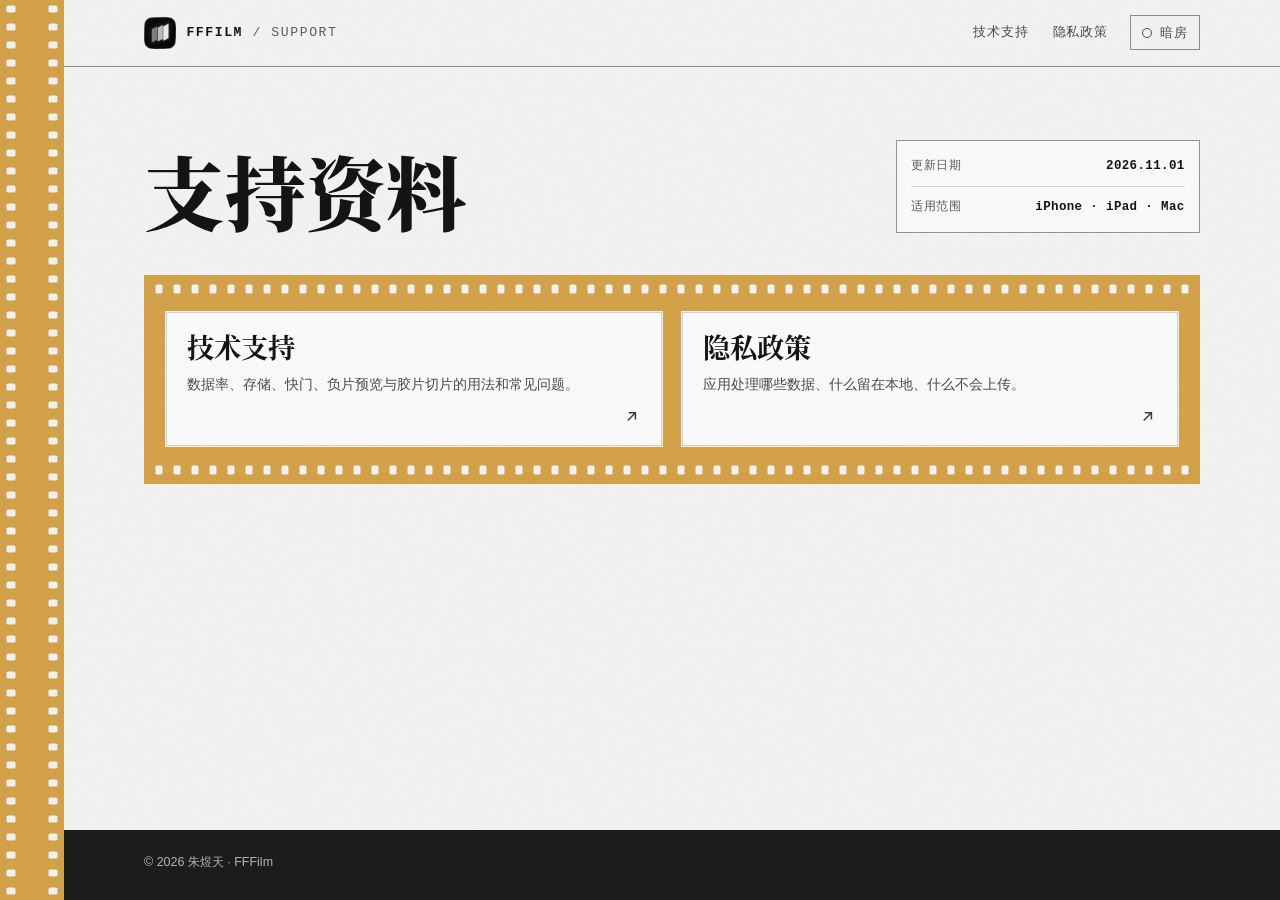
==== commit 6a8242d0: "feat: move support site to grayscale with a film-base accent Set the whole site in neutral gray and " ====
--- a/support/index.html
+++ b/support/index.html
@@ -4,7 +4,7 @@
     <meta charset="utf-8">
     <meta name="viewport" content="width=device-width, initial-scale=1">
     <meta name="color-scheme" content="light dark">
-    <meta name="theme-color" content="#f3efe4">
+    <meta name="theme-color" content="#f2f2f2">
     <meta name="description" content="FFFilm 隐私政策与技术支持。">
     <title>FFFilm / 支持</title>
     <link rel="icon" type="image/png" sizes="32x32" href="icons/favicon-32.png">
--- a/support/styles.css
+++ b/support/styles.css
@@ -1,16 +1,19 @@
 /* ============================================================
    FFFilm support — "film datasheet"
    The support site is set like a vintage film-stock datasheet:
-   warm paper, two-ink print (ink + amber), an
-   engineering title block, spec tables, and a 35mm sprocket
-   rail as the signature element. Sharp geometry, printed feel.
+   neutral gray paper, one-ink print, an engineering title block,
+   spec tables, and a 35mm sprocket rail as the signature element.
+   Sharp geometry, printed feel.
+
+   Color rule: everything is neutral gray except the film itself.
+   Only the film base carries a hue; nothing off the film does.
 
    One rule holds the pages together: each page runs exactly one
    dark strip of film, and that strip carries the page's point —
    the destinations, the search, or the policy's conclusion.
 
-   The dark theme is the darkroom: the sheet goes black, the film
-   shows its orange base, and amber is the safelight.
+   The dark theme is the darkroom: the sheet goes black and the
+   film base is the only light left in the room.
    ============================================================ */
 
 /* Noto Serif SC (SIL OFL 1.1), subset to the glyphs set in display type.
@@ -35,25 +38,30 @@
 
 :root {
   color-scheme: light;
-  --paper: #f3efe4;
-  --paper-deep: #eae3d1;
-  --paper-lift: #faf7ee;
-  --ink: #1d1a12;
-  --ink-2: #57503c;
-  --ink-3: #675f47;
-  --amber: #7f5600;
-  --amber-deep: #634300;
-  --amber-bright: #d9a521;
-  --amber-wash: rgba(217, 165, 33, 0.16);
-  --rule: rgba(29, 26, 18, 0.16);
-  --rule-strong: rgba(29, 26, 18, 0.42);
-  --film: #1d1a12;
-  --on-film: #faf7ee;
-  --on-film-2: rgba(243, 239, 228, 0.72);
-  --on-film-rule: rgba(243, 239, 228, 0.28);
-  --film-amber: #d9a521;
-  --on-amber: #1d1a12;
-  --focus: #7f5600;
+  --paper: #f2f2f2;
+  --paper-deep: #e4e4e4;
+  --paper-lift: #fafafa;
+  --ink: #141414;
+  --ink-2: #4a4a4a;
+  --ink-3: #5c5c5c;
+  --tone: #3a3a3a;
+  --tone-strong: #000000;
+  --key: #141414;
+  --on-key: #f2f2f2;
+  --wash: rgba(0, 0, 0, 0.07);
+  --rule: rgba(0, 0, 0, 0.16);
+  --rule-strong: rgba(0, 0, 0, 0.42);
+  --film: #d3a24a; /* the film base: the only hue on the site */
+  --on-film: #141414;
+  --on-film-2: rgba(20, 20, 20, 0.74);
+  --on-film-rule: rgba(20, 20, 20, 0.3);
+  --solid: #1c1c1c;
+  --on-solid: #f7f7f7;
+  --on-solid-2: rgba(247, 247, 247, 0.74);
+  --band: #1c1c1c;
+  --on-band: #f2f2f2;
+  --on-band-2: rgba(242, 242, 242, 0.72);
+  --focus: #141414;
   --grain: 0.05;
   --grain-blend: multiply;
   --page-lift: 64px; /* width of the sprocket rail */
@@ -71,24 +79,30 @@
 @media screen and (prefers-color-scheme: dark) {
   :root:not([data-theme="light"]) {
     color-scheme: dark;
-    --paper: #14110b;
-    --paper-deep: #1d1810;
-    --paper-lift: #1c1810;
-    --ink: #f0e9d8;
-    --ink-2: #c6bba2;
-    --ink-3: #a99d83;
-    --amber: #e3b13c;
-    --amber-deep: #f1d083;
-    --amber-bright: #e3b13c;
-    --amber-wash: rgba(227, 177, 60, 0.14);
-    --rule: rgba(240, 233, 216, 0.14);
-    --rule-strong: rgba(240, 233, 216, 0.36);
-    --film: #33210e;
-    --on-film: #f8ecd2;
-    --on-film-2: rgba(248, 236, 210, 0.76);
-    --on-film-rule: rgba(248, 236, 210, 0.3);
-    --film-amber: #e9bb4d;
-    --focus: #e3b13c;
+    --paper: #141414;
+    --paper-deep: #1e1e1e;
+    --paper-lift: #1d1d1d;
+    --ink: #efefef;
+    --ink-2: #c4c4c4;
+    --ink-3: #a6a6a6;
+    --tone: #d6d6d6;
+    --tone-strong: #ffffff;
+    --key: #efefef;
+    --on-key: #141414;
+    --wash: rgba(255, 255, 255, 0.1);
+    --rule: rgba(255, 255, 255, 0.14);
+    --rule-strong: rgba(255, 255, 255, 0.36);
+    --film: #c9974a;
+    --on-film: #141414;
+    --on-film-2: rgba(20, 20, 20, 0.82);
+    --on-film-rule: rgba(20, 20, 20, 0.32);
+    --solid: #e8e8e8;
+    --on-solid: #141414;
+    --on-solid-2: rgba(20, 20, 20, 0.72);
+    --band: #0c0c0c;
+    --on-band: #e8e8e8;
+    --on-band-2: rgba(232, 232, 232, 0.72);
+    --focus: #efefef;
     --grain: 0.06;
     --grain-blend: screen;
   }
@@ -97,24 +111,30 @@
 @media screen {
   :root[data-theme="dark"] {
     color-scheme: dark;
-    --paper: #14110b;
-    --paper-deep: #1d1810;
-    --paper-lift: #1c1810;
-    --ink: #f0e9d8;
-    --ink-2: #c6bba2;
-    --ink-3: #a99d83;
-    --amber: #e3b13c;
-    --amber-deep: #f1d083;
-    --amber-bright: #e3b13c;
-    --amber-wash: rgba(227, 177, 60, 0.14);
-    --rule: rgba(240, 233, 216, 0.14);
-    --rule-strong: rgba(240, 233, 216, 0.36);
-    --film: #33210e;
-    --on-film: #f8ecd2;
-    --on-film-2: rgba(248, 236, 210, 0.76);
-    --on-film-rule: rgba(248, 236, 210, 0.3);
-    --film-amber: #e9bb4d;
-    --focus: #e3b13c;
+    --paper: #141414;
+    --paper-deep: #1e1e1e;
+    --paper-lift: #1d1d1d;
+    --ink: #efefef;
+    --ink-2: #c4c4c4;
+    --ink-3: #a6a6a6;
+    --tone: #d6d6d6;
+    --tone-strong: #ffffff;
+    --key: #efefef;
+    --on-key: #141414;
+    --wash: rgba(255, 255, 255, 0.1);
+    --rule: rgba(255, 255, 255, 0.14);
+    --rule-strong: rgba(255, 255, 255, 0.36);
+    --film: #c9974a;
+    --on-film: #141414;
+    --on-film-2: rgba(20, 20, 20, 0.82);
+    --on-film-rule: rgba(20, 20, 20, 0.32);
+    --solid: #e8e8e8;
+    --on-solid: #141414;
+    --on-solid-2: rgba(20, 20, 20, 0.72);
+    --band: #0c0c0c;
+    --on-band: #e8e8e8;
+    --on-band-2: rgba(232, 232, 232, 0.72);
+    --focus: #efefef;
     --grain: 0.06;
     --grain-blend: screen;
   }
@@ -160,8 +180,8 @@
 }
 
 ::selection {
-  color: var(--on-amber);
-  background: #e7c063;
+  color: #141414;
+  background: #c8c8c8;
 }
 
 /* Script-only controls never appear when they would do nothing. */
@@ -182,17 +202,17 @@
 }
 
 a {
-  color: var(--amber);
+  color: var(--tone);
   text-decoration: underline;
   text-decoration-thickness: 1px;
   text-underline-offset: 0.18em;
-  text-decoration-color: color-mix(in srgb, var(--amber) 45%, transparent);
+  text-decoration-color: color-mix(in srgb, var(--tone) 45%, transparent);
   transition: color 140ms ease, background-color 140ms ease;
 }
 
 a:hover {
-  color: var(--amber-deep);
-  background-color: var(--amber-wash);
+  color: var(--tone-strong);
+  background-color: var(--wash);
 }
 
 a:focus-visible,
@@ -274,10 +294,11 @@
   background: color-mix(in srgb, var(--on-film) 9%, transparent);
 }
 
+/* Exposure darkens a negative, so read frames print in ink. */
 .rail-frame::after {
   position: absolute;
   inset: 0;
-  background: var(--film-amber);
+  background: var(--on-film);
   content: "";
   opacity: 0.82;
   transform: scaleY(var(--read, 0));
@@ -385,7 +406,7 @@
   bottom: -2px;
   left: 0;
   height: 2px;
-  background: var(--amber-bright);
+  background: var(--key);
   content: "";
   transform: scaleX(0);
   transform-origin: left;
@@ -435,9 +456,9 @@
 }
 
 .theme-toggle[aria-pressed="true"] .theme-lamp {
-  background: var(--amber-bright);
-  border-color: var(--amber-bright);
-  box-shadow: 0 1px 8px 1px color-mix(in srgb, var(--amber-bright) 60%, transparent);
+  background: var(--key);
+  border-color: var(--key);
+  box-shadow: 0 1px 8px 1px color-mix(in srgb, var(--key) 60%, transparent);
 }
 
 /* ------------------------------------------------------------
@@ -516,7 +537,7 @@
    ------------------------------------------------------------ */
 
 .strip {
-  --focus: var(--film-amber);
+  --focus: var(--on-film);
   padding: 0.5rem 1.3rem;
   background: var(--film);
   color: var(--on-film);
@@ -594,8 +615,8 @@
   width: 0.62em;
   height: 0.62em;
   background:
-    linear-gradient(45deg, transparent calc(50% - 0.75px), var(--film-amber) calc(50% - 0.75px) calc(50% + 0.75px), transparent calc(50% + 0.75px)),
-    linear-gradient(-45deg, transparent calc(50% - 0.75px), var(--film-amber) calc(50% - 0.75px) calc(50% + 0.75px), transparent calc(50% + 0.75px));
+    linear-gradient(45deg, transparent calc(50% - 0.75px), var(--on-film) calc(50% - 0.75px) calc(50% + 0.75px), transparent calc(50% + 0.75px)),
+    linear-gradient(-45deg, transparent calc(50% - 0.75px), var(--on-film) calc(50% - 0.75px) calc(50% + 0.75px), transparent calc(50% + 0.75px));
   content: "";
 }
 
@@ -613,7 +634,7 @@
 }
 
 .finder-field:focus-within {
-  border-bottom-color: var(--film-amber);
+  border-bottom-color: var(--on-film);
 }
 
 .finder-icon {
@@ -621,7 +642,7 @@
   width: 1.3rem;
   height: 1.3rem;
   fill: none;
-  stroke: var(--film-amber);
+  stroke: var(--on-film);
   stroke-width: 1.6;
 }
 
@@ -633,7 +654,7 @@
   background: none;
   border: 0;
   outline: 0;
-  caret-color: var(--film-amber);
+  caret-color: var(--on-film);
   font: inherit;
   font-size: 1.2rem;
   -webkit-appearance: none;
@@ -738,9 +759,9 @@
 }
 
 .chip[aria-pressed="true"] {
-  color: var(--on-amber);
-  background: var(--film-amber);
-  border-color: var(--film-amber);
+  color: var(--on-key);
+  background: var(--key);
+  border-color: var(--key);
 }
 
 .strip .chip {
@@ -754,8 +775,9 @@
 }
 
 .strip .chip[aria-pressed="true"] {
-  color: var(--on-amber);
-  border-color: var(--film-amber);
+  color: var(--film);
+  background: var(--on-film);
+  border-color: var(--on-film);
 }
 
 /* ------------------------------------------------------------
@@ -800,8 +822,8 @@
 .section-index a[aria-current="location"] {
   color: var(--ink);
   font-weight: 600;
-  border-bottom-color: var(--amber-bright);
-  box-shadow: 0 1px 0 var(--amber-bright);
+  border-bottom-color: var(--key);
+  box-shadow: 0 1px 0 var(--key);
 }
 
 .content {
@@ -868,7 +890,7 @@
 }
 
 .content li::marker {
-  color: var(--amber);
+  color: var(--tone);
 }
 
 .content li + li {
@@ -949,15 +971,15 @@
   flex: 0 0 auto;
   width: 0.7rem;
   height: 0.7rem;
-  border: 1.5px solid var(--amber);
+  border: 1.5px solid var(--tone);
 }
 
 .swatch-device {
-  background: var(--amber);
+  background: var(--tone);
 }
 
 .swatch-saved {
-  background: repeating-linear-gradient(135deg, var(--amber) 0 1.5px, transparent 1.5px 3.5px);
+  background: repeating-linear-gradient(135deg, var(--tone) 0 1.5px, transparent 1.5px 3.5px);
 }
 
 .swatch-sent {
@@ -966,16 +988,16 @@
 }
 
 .chip[aria-pressed="true"] .swatch {
-  border-color: var(--on-amber);
+  border-color: var(--on-key);
 }
 
 .chip[aria-pressed="true"] .swatch-device,
 .chip[aria-pressed="true"] .swatch-sent {
-  background: var(--on-amber);
+  background: var(--on-key);
 }
 
 .chip[aria-pressed="true"] .swatch-saved {
-  background: repeating-linear-gradient(135deg, var(--on-amber) 0 1.5px, transparent 1.5px 3.5px);
+  background: repeating-linear-gradient(135deg, var(--on-key) 0 1.5px, transparent 1.5px 3.5px);
 }
 
 /* ------------------------------------------------------------
@@ -993,7 +1015,7 @@
 }
 
 .faq:target {
-  background: var(--amber-wash);
+  background: var(--wash);
 }
 
 .faq summary {
@@ -1009,7 +1031,7 @@
 }
 
 .faq summary:hover {
-  color: var(--amber-deep);
+  color: var(--tone-strong);
 }
 
 .faq summary::-webkit-details-marker {
@@ -1018,7 +1040,7 @@
 
 .faq summary::before {
   flex: 0 0 auto;
-  color: var(--amber);
+  color: var(--tone);
   font-family: var(--font-mono);
   font-size: 0.74rem;
   font-weight: 700;
@@ -1034,8 +1056,8 @@
   height: 0.8rem;
   margin-left: auto;
   background:
-    linear-gradient(var(--amber), var(--amber)) center / 100% 1.5px no-repeat,
-    linear-gradient(var(--amber), var(--amber)) center / 1.5px 100% no-repeat;
+    linear-gradient(var(--tone), var(--tone)) center / 100% 1.5px no-repeat,
+    linear-gradient(var(--tone), var(--tone)) center / 1.5px 100% no-repeat;
   content: "";
   transition: background-size 160ms ease;
 }
@@ -1051,8 +1073,8 @@
 }
 
 ::highlight(faq-hit) {
-  color: var(--on-amber);
-  background-color: var(--amber-bright);
+  color: var(--on-key);
+  background-color: var(--key);
 }
 
 .faq-empty {
@@ -1077,9 +1099,9 @@
   justify-content: center;
   min-height: 2.75rem;
   padding: 0 1.15rem;
-  color: var(--on-film);
-  background: var(--film);
-  border: 1px solid var(--film);
+  color: var(--on-solid);
+  background: var(--solid);
+  border: 1px solid var(--solid);
   font-size: 0.94rem;
   font-weight: 600;
   line-height: 1;
@@ -1089,9 +1111,9 @@
 }
 
 .button:hover {
-  color: var(--on-amber);
-  background: var(--film-amber);
-  border-color: var(--film-amber);
+  color: var(--on-key);
+  background: var(--tone);
+  border-color: var(--tone);
 }
 
 .button:active {
@@ -1106,8 +1128,8 @@
 
 .button-quiet:hover {
   color: var(--ink);
-  background: var(--amber-wash);
-  border-color: var(--amber);
+  background: var(--wash);
+  border-color: var(--tone);
 }
 
 /* ------------------------------------------------------------
@@ -1172,7 +1194,7 @@
   border-bottom: 1px solid var(--rule-strong);
   border-radius: 0;
   outline: 0;
-  caret-color: var(--amber);
+  caret-color: var(--tone);
   font: inherit;
   font-size: 1rem;
   line-height: 1.7;
@@ -1184,13 +1206,13 @@
 
 .field input[type="text"]:focus,
 .field textarea:focus {
-  border-bottom-color: var(--amber);
-  box-shadow: 0 1px 0 var(--amber);
+  border-bottom-color: var(--tone);
+  box-shadow: 0 1px 0 var(--tone);
 }
 
 .field [aria-invalid="true"] {
-  border-bottom-color: #b3361f;
-  box-shadow: 0 1px 0 #b3361f;
+  border-bottom-color: var(--key);
+  box-shadow: 0 1px 0 var(--key);
 }
 
 .content .field-hint,
@@ -1206,26 +1228,8 @@
 }
 
 .content .field-error {
-  color: #a62f19;
+  color: var(--ink);
   font-weight: 600;
-}
-
-:root[data-theme="dark"] .content .field-error,
-:root[data-theme="dark"] .field [aria-invalid="true"] {
-  --error: #f08a6e;
-  color: var(--error);
-  border-bottom-color: var(--error);
-}
-
-@media screen and (prefers-color-scheme: dark) {
-  :root:not([data-theme="light"]) .content .field-error {
-    color: #f08a6e;
-  }
-
-  :root:not([data-theme="light"]) .field [aria-invalid="true"] {
-    border-bottom-color: #f08a6e;
-    box-shadow: 0 1px 0 #f08a6e;
-  }
 }
 
 .choices {
@@ -1266,9 +1270,9 @@
 }
 
 .choice input:checked + span {
-  color: var(--on-amber);
-  background: var(--film-amber);
-  border-color: var(--film-amber);
+  color: var(--on-key);
+  background: var(--key);
+  border-color: var(--key);
 }
 
 .choice input:focus-visible + span {
@@ -1338,11 +1342,11 @@
   min-height: 2.75rem;
   margin: 0;
   padding: 0.25rem 0.9rem;
-  background: var(--film);
+  background: var(--solid);
 }
 
 .email-chip a {
-  color: var(--film-amber);
+  color: var(--on-solid);
   font-family: var(--font-mono);
   font-size: 0.95em;
   text-decoration: none;
@@ -1350,7 +1354,7 @@
 }
 
 .email-chip a:hover {
-  color: #f0d99d;
+  color: var(--on-solid-2);
   background: none;
 }
 
@@ -1374,7 +1378,7 @@
   color: var(--ink);
   background: var(--paper-lift);
   transform: translateY(-3px);
-  box-shadow: inset 0 0 0 1px var(--paper), inset 0 0 0 2px var(--amber-bright);
+  box-shadow: inset 0 0 0 1px var(--paper), inset 0 0 0 2px var(--key);
 }
 
 .frame-title {
@@ -1396,7 +1400,7 @@
   margin-top: auto;
   align-self: flex-end;
   fill: none;
-  stroke: var(--amber);
+  stroke: var(--tone);
   stroke-width: 1.5;
   transition: transform 180ms ease;
 }
@@ -1413,8 +1417,7 @@
   position: relative;
   z-index: 41; /* closes over the rail's foot */
   margin-top: 4rem;
-  background: var(--film);
-  border-top: 3px solid var(--film-amber);
+  background: var(--band);
 }
 
 .site-footer .wrap {
@@ -1427,16 +1430,16 @@
 
 .site-footer p {
   margin: 0;
-  color: var(--on-film-2);
+  color: var(--on-band-2);
   font-size: 0.78rem;
 }
 
 .site-footer a {
-  color: var(--film-amber);
+  color: var(--on-band);
 }
 
 .site-footer a:hover {
-  color: #f0d99d;
+  color: var(--on-band-2);
   background: none;
 }
 
